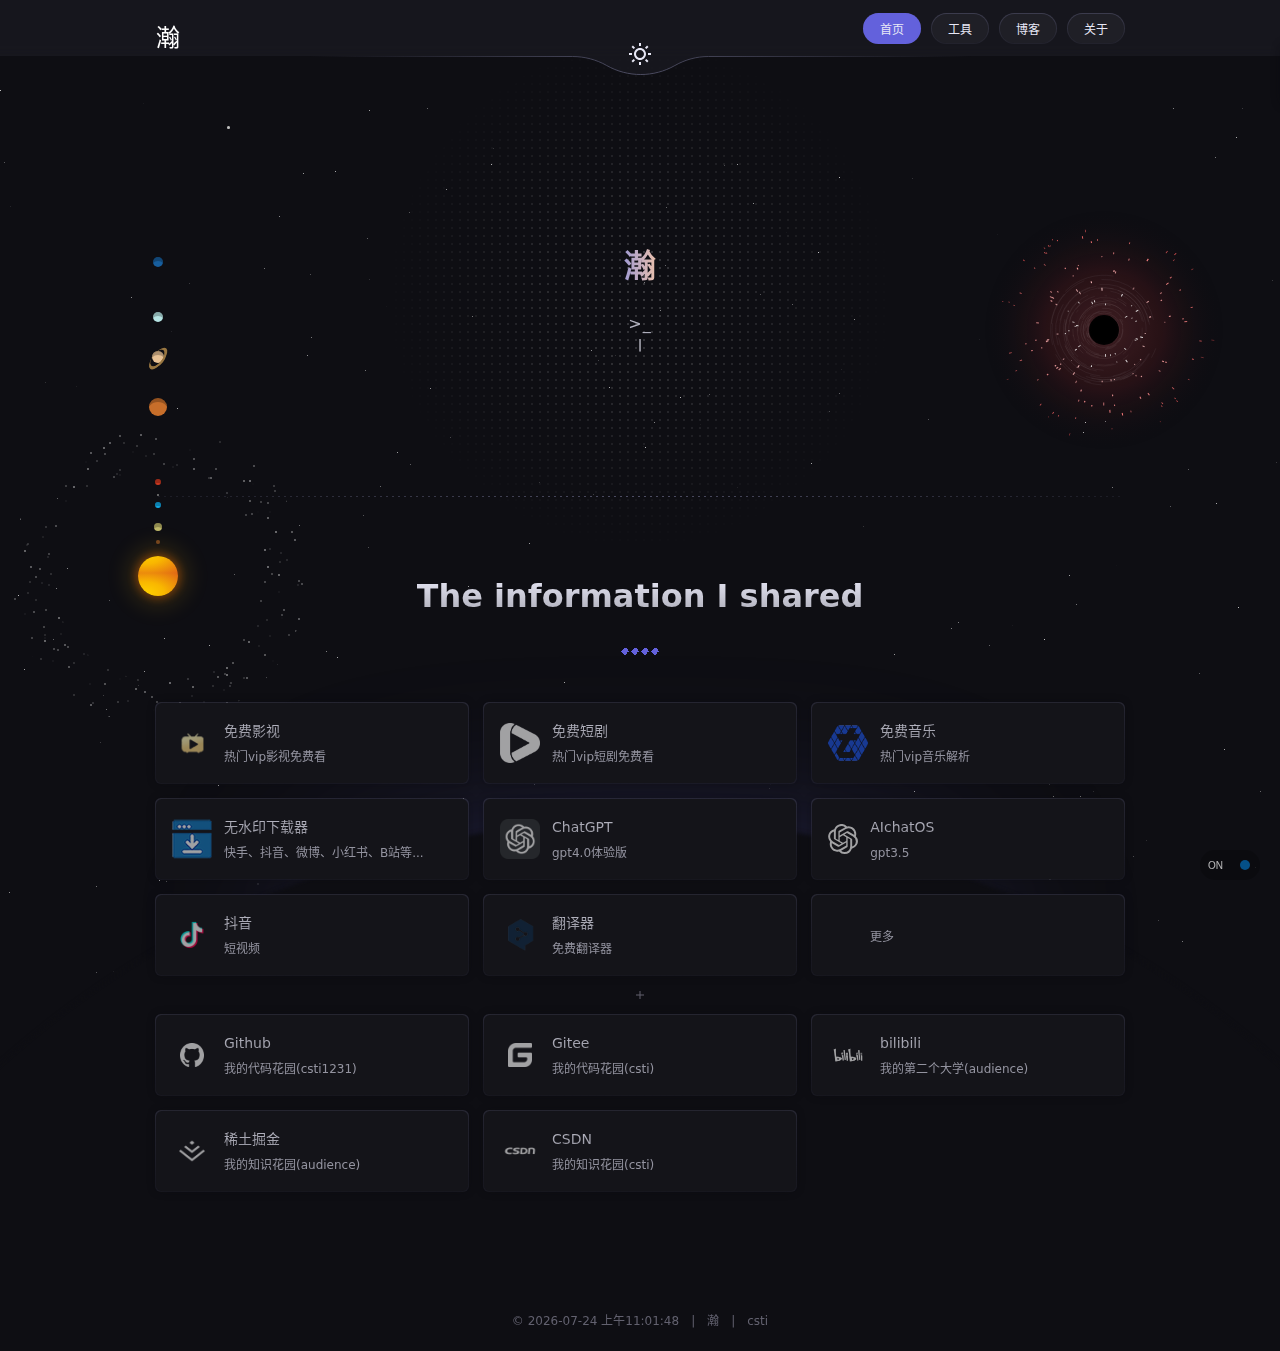
==== index.html @ fcd66c89 "fiy" ====
<!DOCTYPE html>
<html lang="zh-CN" style="color-scheme: dark;">

<head>
    <meta charset="UTF-8">
    <meta name="viewport" content="width=device-width, initial-scale=1.0">
    <title>瀚</title>
    <link rel="stylesheet" href="./css/style.min.css">

    <link href="./css/motion.css" rel="stylesheet" type="text/css" />
    <link rel="shortcut icon" href="./assets/public/favicon.gif" />
    <script src="./js/typed.umd.js"></script>
    <script src="./js/layer.js"></script>
    <script src="./js/jquery.min.js" type="text/javascript" charset="utf-8"></script>
    <script src="./js/quanju.js"></script>
</head>

<body>
    <canvas class="fireworks"></canvas>
    <div class="head">
        <div class="main">
            <a href="./index.html" class="logo" style="font-size: 24px;color: white;">瀚</a>
            <div class="menu">
                <li class="magical btn nav" onclick="window.location.href='./index.html'">首页</li>
                <li class="magical btn" onclick="window.location.href='./tools.html'">工具</li>
                <li class="magical btn" onclick="window.location.href='./blog.html'">博客</li>
                <li class="magical btn" onclick="window.location.href='./about.html'">关于</li>
            </div>
            <div class="menu" id="menu-expand">
                <li class="magical btn skin" id="menu-expand-child"><i class="icon menu-icon"></i></li>
            </div>
            <div id="menu-panel">
                <div class="menu-panel-content">
                    <li class="magical btn nav" onclick="window.location.href='./index.html'">首页</li>
                    <li class="magical btn" onclick="window.location.href='./tools.html'">工具</li>
                    <li class="magical btn" onclick="window.location.href='./blog.html'">博客</li>
                    <li class="magical btn" onclick="window.location.href='./about.html'">关于</li>
                </div>
            </div>
        </div>
        <blockquote><img src="./assets/public/skin_light.svg"></blockquote>
    </div>
    <!-- 太阳系 -->
    <div class="container">
        <div class='solar-syst'>
            <div class='sun'></div>
            <div class='mercury'></div>
            <div class='venus'></div>
            <div class='earth'></div>
            <div class='mars'></div>
            <div class='jupiter'></div>
            <div class='saturn'></div>
            <div class='uranus'></div>
            <div class='neptune'></div>
            <div class='pluto'></div>
            <div class='asteroids-belt'></div>
        </div>
    </div>


    <!-- 黑洞 -->
    <style>
        #black-hole {
            z-index: -1000;
            position: fixed;
            right: 2%;
            top: 20%;
            width: 300px;
            height: 300px;
            border-radius: 50%;
        }
    </style>
    <canvas id="black-hole"></canvas>
    <script src="./js/heidong.js"></script>

    <!-- 内容 -->
    <div class="index">
        <div class="hello">
            <div class="title">
                <a class="title-name" onclick="saomaguanzhu()">瀚</a>
            </div>
            <script>function saomaguanzhu() { window.open('https://mp.weixin.qq.com/s?__biz=MzkxMTQ4NTM0OA==&mid=2247483737&idx=1&sn=bac2554e806fe390c9adee2046756eba&chksm=c11a3192f66db8842ce03f57b57425f62085995cb4a9bf1d9a27cdda9580d3f282745c5015ef#rd', "_blank", "width=400, height=500") }</script>
            <div class="hello-desc" id="typed"></div>
        </div>
        <div class="content-divider"></div>
        <div class="quickly-link">
            <div class="title-hi">The information I shared</div>
            <div class="loader"></div>
            <div class="link-card">
                <div class="link-card-list" id="cardContainer">
                    <!-- 卡片将通过 JavaScript 动态渲染 -->
                </div>
                <svg xmlns="http://www.w3.org/2000/svg" width="8" height="8" viewBox="0 0 8 8" fill="none">
                    <path fill-rule="evenodd" clip-rule="evenodd" d="M3.5 8V0H4.5V8H3.5Z" fill="#62616F"></path>
                    <path fill-rule="evenodd" clip-rule="evenodd" d="M8 4.5H0V3.5H8V4.5Z" fill="#62616F"></path>
                </svg>
                <div class="link-card-list" id="socialContainer">
                    <!-- 社交媒体卡片将通过 JavaScript 动态渲染 -->
                </div>
            </div>
        </div>
    </div>
    <!-- 页脚 -->
    <div class="footer">
        <div class="copyright">
            <!-- 时间 -->
            <div class="time-container">
                &copy;
                <a href="#">
                    <span id="time-container-time"></span>
                </a>
            </div>
            <span class="divider">|</span>
            瀚
            <span class="divider">|</span>
            <div class="friends">
                <a href="" target="_blank">csti</a>
            </div>
        </div>
    </div>
    <script src="./js/time.js"></script>
    <div class="widget">
        <div class="shape-light"></div>
        <div class="shape-star">
            <div class="rising-stars rising-stars-visible">
                <div style="height:1px;width:1px"></div>
                <div style="height:2px;width:2px"></div>
                <div style="height:1px;width:1px"></div>
            </div>
        </div>
        <div class="shape-earth"></div>
    </div>

    <!-- 把所有脚本移到这里，body 标签结束前 -->
    <script src="./js/main.min.js"></script>
    <script src='./js/anime.js'></script>
    <script src='./js/firework.js'></script>
    <script src='./js/audio-visualizer.js'></script>
    <script>
        // 打字效果
        const options = {
            strings: [
                ">_< 欢迎来到我的秘密花园! ^1000",
                "建议你用电脑访问! ^1000",
                ">_< 欢迎来到我的秘密花园! ^1000",
                ">_< 欢迎来到我的秘密花园! ^1000",
                ">_<让我们一起探索吧! ^1000",
                "建议你用电脑访问! ^1000",
            ],
            typeSpeed: 50,
            backSpeed: 20,
            startDelay: 300,
            loop: true,
            showCursor: true,
        };
        const typed = new Typed('#typed', options);
    </script>
    <style>
        /* 修改音频开关激活状态的颜色 */
        .audio-switch.on {
            background-color: #6361DC !important;
        }
    </style>
    <script>
        // 卡片数据
        const cardData = [
            {
                href: "./vip/index.html",
                image: "./assets/index/vipmovie.png",
                title: "免费影视",
                desc: "热门vip影视免费看"
            },
            {
                href: "./duanju/index.html",
                image: "./assets/index/duanju.png",
                title: "免费短剧",
                desc: "热门vip短剧免费看"
            },
            {
                href: "https://tools.qzxdp.cn/wyy_vip",
                image: "./assets/index/vipmusic.png",
                title: "免费音乐",
                desc: "热门vip音乐解析"
            },
            {
                href: "https://www.xiazaitool.com/",
                image: "./assets/index/vipvideo.png",
                title: "无水印下载器",
                desc: "快手、抖音、微博、小红书、B站等..."
            },
            {
                href: "https://chatgpt.dairoot.cn/admin/#/login",
                image: "./assets/index/chatgpt.png",
                title: "ChatGPT",
                desc: "gpt4.0体验版"
            },
            {
                href: "https://chat18.aichatos10.com/#/chat/1732452844851",
                image: "./assets/index/AIchatOS.svg",
                title: "AIchatOS",
                desc: "gpt3.5"
            },
            {
                href: "https://www.douyin.com/user/self",
                image: "./assets/index/douyin.png",
                title: "抖音",
                desc: "短视频"
            },
            // {
            //     href: "https://www.kuaishou.com/profile/3x8pkb7d387se24",
            //     image: "./assets/index/kuaishou.png",
            //     title: "快手",
            //     desc: "短视频"
            // },
            {
                href: "https://www.deepl.com/zh/translator",
                image: "./assets/index/deepl.png",
                title: "翻译器",
                desc: "免费翻译器"
            },
            {
                href: "./tools.html",
                image: "./assets/index/gengduo.png",
                title: "",
                desc: "更多"
            }
        ];

        const socialData = [

            {
                href: "https://github.com/csti1231",
                image: "./assets/index/github.png",
                title: "Github",
                desc: "我的代码花园(csti1231)"
            },
            {
                href: "https://gitee.com/csti",
                image: "./assets/index/gitee.png",
                title: "Gitee",
                desc: "我的代码花园(csti)"
            },
            {
                href: "https://space.bilibili.com/1975219539?spm_id_from=333.1007.0.0",
                image: "./assets/index/bilibili.png",
                title: "bilibili",
                desc: "我的第二个大学(audience)"
            }
            ,
            {
                href: "https://juejin.cn/user/2769030832717932",
                image: "./assets/index/xitujuejin.png",
                title: "稀土掘金",
                desc: "我的知识花园(audience)"
            },
            {
                href: "https://i.csdn.net/#/user-center/profile?spm=1000.2115.3001.5111",
                image: "./assets/index/csdn.png",
                title: "CSDN",
                desc: "我的知识花园(csti)"
            }
        ];

        // 修改渲染卡片的函数
        function renderCards(data, containerId) {
            const container = document.getElementById(containerId);
            container.innerHTML = data.map(card => `
                <div class="magical link-card-item" onmouseover="playHoverSound()" onmouseout="stopHoverSound()">
                    <a href="${card.href}" target="_blank">
                        <img src="${card.image}" alt="">
                        <div class="info">
                            <div class="info-title">${card.title}</div>
                            <div class="info-desc">${card.desc}</div>
                        </div>
                        <div class="icon icon-arrow">
                            <svg xmlns="http://www.w3.org/2000/svg" width="14" height="14" viewBox="0 0 14 14" fill="none">
                                <path d="M10.55 7.58332H1.16663V6.41665H10.55L7.75415 3.62082L8.5791 2.79587L12.1645 6.3813C12.5062 6.72299 12.5062 7.27701 12.1645 7.61873L8.5791 11.2042L7.75415 10.3792L10.55 7.58332Z" fill="#B3B3C1"></path>
                            </svg>
                        </div>
                    </a>
                </div>
            `).join('');

            // 重新初始化音频效果
            initializeAudio();
        }

        // 添加音频相关函数
        let hoverSound = new Audio('./assets/audio/hover.wav');
        let isPlaying = false;

        function playHoverSound() {
            if (!isPlaying) {
                hoverSound.currentTime = 0;
                hoverSound.play();
                isPlaying = true;
            }
        }

        function stopHoverSound() {
            isPlaying = false;
        }

        // 初始化音频
        function initializeAudio() {
            // 预加载音频
            hoverSound.load();
            // 设置音量
            hoverSound.volume = 0.5;
        }

        // 页面加载完成后渲染卡片并初始化音频
        document.addEventListener('DOMContentLoaded', () => {
            renderCards(cardData, 'cardContainer');
            renderCards(socialData, 'socialContainer');
            initializeAudio();
        });
    </script>

    <!-- tilte -->
    <script>
        var OriginTitle = document.title;
        var titleTime;
        document.addEventListener('visibilitychange', function () {
            if (document.hidden) {
                document.title = 'w(ﾟДﾟ)w 等你呐！等你呐！';
                clearTimeout(titleTime);
            }
            else {
                document.title = '♪(^∇^*)欢迎回来 ~' + OriginTitle + '!';
                titleTime = setTimeout(function () {
                    document.title = OriginTitle;
                }, 2000);
            }
        });
    </script>

    <script>
        //屏蔽右键菜单 
        document.oncontextmenu = function (event) {
            if (window.event) {
                event = window.event;
            }

            try {
                var the = event.srcElement;
                if (!((the.tagName == "INPUT" && the.type.toLowerCase() == "text") || the.tagName == "TEXTAREA")) {
                    return false;
                }
                return true;
            } catch (e) {
                return false;
            }
        }

        //屏蔽粘贴 
        document.onpaste = function (event) {
            if (window.event) {
                event = window.event;
            }
            try {
                var the = event.srcElement;
                if (!((the.tagName == "INPUT" && the.type.toLowerCase() == "text") || the.tagName == "TEXTAREA")) {
                    return false;
                }
                return true;
            } catch (e) {
                return false;
            }
        }

        //屏蔽复制
        document.oncopy = function (event) {
            if (window.event) {
                event = window.event;
            }
            try {
                var the = event.srcElement;
                if (!((the.tagName == "INPUT" && the.type.toLowerCase() == "text") || the.tagName == "TEXTAREA")) {
                    return false;
                }
                return true;
            } catch (e) {
                return false;
            }
        }

        //屏蔽剪切
        document.oncut = function (event) {
            if (window.event) {
                event = window.event;
            }
            try {
                var the = event.srcElement;
                if (!((the.tagName == "INPUT" && the.type.toLowerCase() == "text") || the.tagName == "TEXTAREA")) {
                    return false;
                }
                return true;
            } catch (e) {
                return false;
            }
        }

        //屏蔽选中
        document.onselectstart = function (event) {
            if (window.event) {
                event = window.event;
            }
            try {
                var the = event.srcElement;
                if (!((the.tagName == "INPUT" && the.type.toLowerCase() == "text") || the.tagName == "TEXTAREA")) {
                    return false;
                }
                return true;
            } catch (e) {
                return false;
            }
        }
    </script>

</body>

</html>
---- css/style.min.css ----
html {
    user-select: none;
}

@media screen and (max-width: 768px) {
    .about-info {
        flex-direction: column
    }

    .list-00,
    .list-01 {
        grid-template-columns: 1fr 1fr !important
    }

    .about-bottom .experience .item {
        grid-template-columns: none !important;
        grid-template-rows: 1fr !important
    }

    .blog-left {
        display: none
    }

    .menu {
        display: none !important
    }

    #menu-expand {
        display: block !important
    }

    .hello::after {
        width: 320px !important;
        height: 320px !important
    }
}

@media screen and (min-width: 769px) {
    #menu-panel {
        left: 100vw !important
    }
}



* {
    border: 0;
    margin: 0;
    padding: 0;
    box-sizing: border-box;
    list-style: none;
    font-size: 12px;
    text-decoration: unset
}

body {
    background-color: #0E0E13;
    color: #E8E8F6;
    font-family: Roboto, system-ui, -apple-system, "Segoe UI", "Helvetica Neue", Arial, "Liberation Sans", sans-serif, "Apple Color Emoji", "Segoe UI Emoji", "Segoe UI Symbol", "Noto Color Emoji";
    -webkit-font-smoothing: antialiased;
    overflow-x: hidden
}

.fireworks {
    position: fixed;
    top: 0;
    left: 0;
    width: 100%;
    height: 100%;
    display: block;
    z-index: -999
}

.icon {
    font-size: 0
}

.icon.dark::before {
    content: url(../assets/public/skin_light.svg)
}

.icon.menu-icon::before {
    content: url(../assets/public/menu_icon.svg)
}

.magical {
    --circle-size: 600px;
    --inset: 1px;
    --border: 6px;
    position: relative;
    display: flex;
    align-items: center;
    justify-content: center;
    border-radius: var(--border);
    background-color: #0E0E13
}

.magical::before,
.magical::after {
    content: '';
    position: absolute;
    width: calc(100% + var(--inset)*2);
    height: calc(100% + var(--inset)*2);
    border-radius: var(--border);
    inset: calc(0 - var(--inset))
}

.magical::before {
    background: radial-gradient(var(--circle-size) circle at var(--mouse-x) var(--mouse-y), rgba(255, 255, 255, 0.3), transparent 40%);
    z-index: -1
}

.magical::after {
    background: linear-gradient(180deg, rgba(78, 78, 100, 0.48) 0%, rgba(78, 78, 100, 0.2) 100%);
    z-index: -2
}

.magical .show {
    width: 100%;
    height: 100%;
    position: absolute;
    border-radius: var(--border);
    opacity: 0;
    pointer-events: none;
    background: radial-gradient(var(--circle-size) circle at var(--mouse-x) var(--mouse-y), rgba(255, 255, 255, 0.01), transparent 40%)
}

.btn {
    --border: 9999px;
    background-image: radial-gradient(var(--circle-size) circle at var(--mouse-x) var(--mouse-y), rgba(255, 255, 255, 0.06), transparent 40%)
}

.btn::before {
    background: radial-gradient(var(--circle-size) circle at var(--mouse-x) var(--mouse-y), rgba(255, 255, 255, 0.4), transparent 40%)
}

.btn::after {
    background: linear-gradient(180deg, rgba(78, 78, 100, 0.68) 0%, rgba(78, 78, 100, 0.2) 100%)
}

.head {
    position: fixed;
    padding: 0 40px;
    width: 100%;
    --height: 56px;
    height: var(--height);
    display: flex;
    justify-content: center;
    align-items: center;
    --mw: 968px;
    background: rgba(25, 25, 32, 0.8);
    backdrop-filter: blur(4px);
    flex-direction: column;
    z-index: 100
}

.head .main {
    width: 100%;
    display: flex;
    justify-content: space-between;
    align-items: center;
    max-width: var(--mw)
}

.head .logo {
    height: 20px
}

.head #menu-expand {
    display: none
}

.head #menu-expand.active {
    pointer-events: none
}

.head #menu-expand.active+#menu-panel {
    left: 40px
}

.head #menu-expand>.menu-icon {
    transition: transform .5s
}

.head #menu-expand .active #menu-expand>.menu-icon {
    transform: rotate(45deg)
}

@keyframes goOut {
    0% {
        left: 40px
    }

    100% {
        left: 100vw
    }
}

.head .menu {
    display: flex;
    gap: 12px
}

.head .menu li {
    --circle-size: 100px;
    border-radius: 9999px;
    padding: 6px 16px;
    cursor: pointer;
    background-color: #1F1F26;
    transition: .3s background ease-in-out
}

.head .menu li.nav,
.head .menu li.nav::before {
    background-color: #6361DC
}

.head .menu .skin {
    width: 14px;
    padding: 6px 13px
}

.head #menu-panel {
    width: calc(100vw - 80px);
    position: absolute;
    top: 44px;
    left: 100vw;
    padding: 16px 24px;
    background: rgba(25, 25, 32, 0.96);
    backdrop-filter: blur(4px);
    border-radius: 6px;
    box-shadow: 0px 0px 8px 0px rgba(10, 10, 14, 0.4);
    z-index: 101
}

.head #menu-panel .menu-panel-content {
    display: flex;
    flex-direction: row;
    flex-wrap: wrap;
    justify-content: flex-end;
    gap: 16px
}

.head #menu-panel .menu-panel-content li {
    --circle-size: 100px;
    border-radius: 9999px;
    padding: 6px 16px;
    cursor: pointer;
    background-color: #1F1F26;
    transition: .3s background ease-in-out
}

.head #menu-panel .menu-panel-content li.nav,
.head #menu-panel .menu-panel-content li.nav::before {
    background-color: #6361DC
}

.head blockquote {
    position: absolute;
    inset: calc(20px + var(--height)) 0 0;
    font-size: 0;
    width: 100%;
    display: flex;
    align-items: flex-end;
    justify-content: center
}

.head blockquote::after {
    content: '';
    position: absolute;
    bottom: 0;
    left: 0;
    right: 0;
    height: 20px;
    background: url("../assets/public/head_bottom_line.svg") no-repeat center top;
    z-index: -1
}

.head blockquote img {
    margin-bottom: 10px;
    animation: rotate 6s linear infinite
}

@keyframes rotate {
    0% {
        transform: rotate(0deg)
    }

    100% {
        transform: rotate(360deg)
    }
}

.footer {
    padding: 60px 40px 20px 40px;
    font-size: 12px;
    line-height: 20px;
    color: #62616F
}

.footer .copyright {
    display: flex;
    justify-content: center;
    align-items: center;
    --mw: 968px;
    gap: 12px
}

.footer .copyright .main {
    width: 100%;
    display: flex;
    justify-content: space-between;
    align-items: center;
    max-width: var(--mw)
}

.footer .copyright a {
    transition: color .15s ease-in;
    color: #62616F
}

.footer .copyright a:hover {
    color: #6361DC
}

.footer .copyright .friends {
    display: flex;
    justify-content: center;
    align-items: center;
    --mw: 968px;
    gap: 8px
}

.footer .copyright .friends .main {
    width: 100%;
    display: flex;
    justify-content: space-between;
    align-items: center;
    max-width: var(--mw)
}

.widget {
    display: flex;
    justify-content: center;
    align-items: center;
    --mw: 968px
}

.widget .main {
    width: 100%;
    display: flex;
    justify-content: space-between;
    align-items: center;
    max-width: var(--mw)
}

.widget .shape-light {
    z-index: -99;
    position: fixed;
    bottom: -180px;
    width: 600px;
    height: 200px;
    border-radius: 9999px;
    background: rgba(99, 97, 220, 0.4);
    filter: blur(100px)
}

.widget .shape-star {
    position: fixed;
    z-index: -98;
    bottom: 0;
    height: 150px;
    width: var(--mw);
    -webkit-mask-image: linear-gradient(180deg, rgba(217, 217, 217, 0) 0%, rgba(217, 217, 217, 0.8) 25%, #d9d9d9 50%, rgba(217, 217, 217, 0.8) 75%, rgba(217, 217, 217, 0) 100%);
    mask-image: linear-gradient(180deg, rgba(217, 217, 217, 0) 0%, rgba(217, 217, 217, 0.8) 25%, #d9d9d9 50%, rgba(217, 217, 217, 0.8) 75%, rgba(217, 217, 217, 0) 100%);
    -webkit-mask-size: cover;
    mask-size: cover
}

@keyframes risingStarsAnination {
    0% {
        transform: translateZ(0) translateY(0)
    }

    to {
        transform: translateZ(0) translateY(-2000px)
    }
}

.widget .shape-star .rising-stars {
    opacity: .7;
    pointer-events: none
}

.widget .shape-star .rising-stars div {
    background: transparent;
    border-radius: 50%
}

.widget .shape-star .rising-stars div:nth-child(1) {
    animation-duration: 100s !important;
    box-shadow: 136px 13273px #fff, 347px 1735px #fff, 813px 1674px #fff, 1949px 440px #fff, 1440px 41px #fff, 437px 1122px #fff, 406px 430px #fff, 1014px 25px #fff, 1330px 1616px #fff, 1636px 1496px #fff, 1358px 800px #fff, 48px 857px #fff, 900px 1821px #fff, 906px 1975px #fff, 832px 163px #fff, 1911px 1480px #fff, 576px 523px #fff, 783px 1435px #fff, 738px 1712px #fff, 1822px 193px #fff, 1168px 1172px #fff, 480px 687px #fff, 798px 337px #fff, 1747px 824px #fff, 1296px 1690px #fff, 1277px 1786px #fff, 1941px 1271px #fff, 1925px 784px #fff, 400px 1302px #fff, 112px 882px #fff, 1008px 1624px #fff, 55px 1604px #fff, 1143px 1555px #fff, 1354px 1344px #fff, 1687px 601px #fff, 651px 617px #fff, 984px 1737px #fff, 505px 1689px #fff, 634px 1460px #fff, 770px 827px #fff, 315px 833px #fff, 192px 1677px #fff, 1324px 580px #fff, 1862px 1217px #fff, 157px 1255px #fff, 1265px 1949px #fff, 259px 482px #fff, 1925px 39px #fff, 1823px 1401px #fff, 172px 1227px #fff, 1120px 662px #fff, 621px 681px #fff, 959px 1389px #fff, 370px 367px #fff, 1629px 754px #fff, 117px 756px #fff, 415px 19px #fff, 1158px 1227px #fff, 36px 322px #fff, 315px 1172px #fff, 1156px 1010px #fff, 758px 828px #fff, 1576px 1585px #fff, 725px 1487px #fff, 1987px 1199px #fff, 832px 827px #fff, 1162px 92px #fff, 103px 1868px #fff, 588px 198px #fff, 695px 984px #fff, 1256px 1513px #fff, 29px 924px #fff, 1991px 1022px #fff, 317px 932px #fff, 114px 1610px #fff, 1073px 1420px #fff, 1161px 1045px #fff, 684px 312px #fff, 250px 419px #fff, 151px 76px #fff, 1228px 400px #fff, 1381px 202px #fff, 1210px 207px #fff, 951px 1633px #fff, 1585px 1768px #fff, 1187px 1462px #fff, 231px 1455px #fff, 1457px 1778px #fff, 1604px 75px #fff, 1952px 1575px #fff, 1870px 10px #fff, 1240px 1824px #fff, 591px 554px #fff, 1696px 112px #fff, 1618px 662px #fff, 860px 1971px #fff, 899px 1140px #fff, 1334px 285px #fff, 1051px 732px #fff, 267px 1737px #fff, 1363px 965px #fff, 1829px 1718px #fff, 1966px 1063px #fff, 979px 1908px #fff, 1654px 1085px #fff, 416px 1055px #fff, 1758px 576px #fff, 1604px 720px #fff, 840px 143px #fff, 852px 1385px #fff, 411px 1808px #fff, 992px 28px #fff, 1461px 122px #fff, 1110px 671px #fff, 221px 1734px #fff, 1886px 1139px #fff, 1963px 1765px #fff, 406px 456px #fff, 461px 1710px #fff, 524px 1305px #fff, 905px 1265px #fff, 731px 126px #fff, 1748px 186px #fff, 759px 1511px #fff, 1502px 1174px #fff, 163px 1326px #fff, 1236px 416px #fff, 963px 1543px #fff, 509px 373px #fff, 1965px 942px #fff, 1621px 1614px #fff, 211px 515px #fff, 1064px 990px #fff, 475px 715px #fff, 1977px 366px #fff, 1480px 1801px #fff, 693px 701px #fff, 944px 628px #fff, 1870px 1324px #fff, 1745px 442px #fff, 753px 1087px #fff, 1639px 620px #fff, 1838px 1570px #fff, 1945px 1028px #fff, 1692px 1037px #fff, 276px 440px #fff, 668px 1787px #fff, 440px 1541px #fff, 1493px 199px #fff, 1930px 1584px #fff, 1856px 700px #fff, 1161px 682px #fff, 1671px 664px #fff, 286px 1182px #fff, 1933px 1388px #fff, 743px 1367px #fff, 849px 1823px #fff, 136px 25px #fff, 568px 102px #fff, 659px 687px #fff, 27px 211px #fff, 1980px 602px #fff, 383px 176px #fff, 1124px 470px #fff, 1143px 100px #fff, 1744px 1751px #fff, 689px 614px #fff, 596px 1867px #fff, 710px 883px #fff, 637px 202px #fff, 1372px 962px #fff, 1595px 1650px #fff, 1491px 1428px #fff, 873px 235px #fff, 1127px 582px #fff, 700px 140px #fff, 1470px 1395px #fff, 1133px 1532px #fff, 1736px 1749px #fff, 1841px 228px #fff, 529px 1790px #fff, 1084px 1246px #fff, 1365px 230px #fff, 529px 304px #fff, 528px 1689px #fff, 1549px 1892px #fff, 975px 1315px #fff, 1924px 1909px #fff, 423px 115px #fff, 1198px 432px #fff, 1081px 956px #fff, 1890px 1360px #fff, 872px 535px #fff, 781px 630px #fff, 1010px 197px #fff, 651px 125px #fff, 1569px 1159px #fff, 233px 759px #fff, 372px 139px #fff, 742px 1233px #fff, 302px 1514px #fff, 1159px 879px #fff, 1536px 213px #fff, 1212px 49px #fff, 897px 1653px #fff, 1735px 765px #fff, 1086px 410px #fff, 609px 1933px #fff, 127px 172px #fff, 179px 1873px #fff, 584px 299px #fff, 861px 1050px #fff, 400px 234px #fff, 1401px 806px #fff, 1086px 47px #fff, 1735px 1844px #fff, 1874px 1698px #fff, 975px 720px #fff, 164px 845px #fff, 461px 66px #fff, 894px 1102px #fff, 151px 1968px #fff, 258px 1303px #fff, 366px 593px #fff, 390px 1023px #fff, 1296px 661px #fff, 308px 285px #fff, 554px 1926px #fff, 1409px 527px #fff, 1661px 316px #fff, 101px 439px #fff, 1051px 1323px #fff, 1144px 1541px #fff, 479px 16px #fff, 1172px 911px #fff, 1087px 1807px #fff, 1699px 628px #fff, 1859px 1056px #fff, 571px 1977px #fff, 137px 1578px #fff, 906px 847px #fff, 1071px 430px #fff, 212px 323px #fff, 353px 276px #fff, 680px 316px #fff, 1781px 1151px #fff, 137px 1426px #fff, 1270px 1679px #fff, 696px 220px #fff, 587px 184px #fff, 704px 795px #fff, 1646px 907px #fff, 1546px 11px #fff, 369px 1976px #fff, 1199px 815px #fff, 290px 913px #fff, 159px 1921px #fff, 955px 1406px #fff, 748px 1132px #fff, 1388px 1674px #fff, 1390px 1925px #fff, 961px 70px #fff, 1015px 927px #fff, 470px 64px #fff, 1125px 684px #fff, 615px 1839px #fff, 1318px 1437px #fff, 1338px 1130px #fff, 295px 1857px #fff, 1656px 1208px #fff, 1550px 1250px #fff, 595px 1523px #fff, 943px 1812px #fff, 976px 1048px #fff, 175px 1883px #fff, 641px 1066px #fff, 1115px 758px #fff, 1726px 1072px #fff, 1403px 1085px #fff, 1601px 935px #fff, 221px 877px #fff, 1318px 1484px #fff, 1382px 1995px #fff, 737px 1875px #fff, 772px 1635px #fff, 869px 1654px #fff, 1179px 18px #fff, 518px 695px #fff, 691px 1963px #fff, 1290px 1259px #fff, 121px 1616px #fff, 531px 1751px #fff, 538px 968px #fff, 1492px 1387px #fff, 848px 1586px #fff, 665px 1946px #fff, 307px 984px #fff, 593px 1790px #fff, 282px 981px #fff, 1383px 1886px #fff, 1220px 1353px #fff, 537px 1893px #fff, 1228px 1085px #fff, 1415px 532px #fff, 660px 982px #fff, 308px 1837px #fff, 1644px 694px #fff, 1137px 296px #fff, 1010px 450px #fff, 1405px 1366px #fff, 1823px 1910px #fff, 623px 1983px #fff, 585px 716px #fff, 1521px 888px #fff, 334px 1235px #fff, 989px 1957px #fff, 1055px 1917px #fff, 1012px 1921px #fff, 502px 793px #fff, 362px 394px #fff, 437px 1451px #fff, 49px 1224px #fff, 1883px 326px #fff, 235px 1679px #fff, 355px 1148px #fff, 204px 907px #fff, 1405px 851px #fff, 404px 986px #fff, 126px 239px #fff, 1311px 1960px #fff, 1178px 804px #fff, 692px 1467px #fff, 523px 1043px #fff, 259px 1128px #fff, 940px 229px #fff, 733px 590px #fff, 845px 1397px #fff, 64px 383px #fff, 220px 1136px #fff, 307px 48px #fff, 1996px 1239px #fff, 495px 322px #fff, 1245px 1786px #fff, 392px 26px #fff, 1053px 835px #fff, 68px 296px #fff, 1165px 63px #fff, 1992px 584px #fff, 1947px 881px #fff, 1012px 205px #fff, 419px 1901px #fff, 91px 667px #fff, 558px 1692px #fff, 129px 252px #fff, 369px 428px #fff, 241px 1865px #fff, 289px 1345px #fff, 1591px 1655px #fff, 29px 585px #fff, 489px 885px #fff, 342px 307px #fff, 589px 658px #fff, 1069px 348px #fff, 355px 690px #fff, 1141px 483px #fff, 299px 1211px #fff, 217px 1040px #fff, 266px 524px #fff, 1151px 304px #fff, 777px 1096px #fff, 1166px 1726px #fff, 1332px 819px #fff, 986px 1727px #fff, 87px 1949px #fff, 1962px 83px #fff, 133px 708px #fff, 1603px 504px #fff, 487px 1316px #fff, 216px 863px #fff, 877px 162px #fff, 1234px 1181px #fff, 1102px 1118px #fff, 509px 475px #fff, 621px 935px #fff, 658px 589px #fff, 665px 1606px #fff, 878px 1542px #fff, 864px 882px #fff, 1070px 1310px #fff, 1983px 1146px #fff, 1673px 1885px #fff, 1008px 351px #fff, 1896px 494px #fff, 1523px 1071px #fff, 1424px 773px #fff, 1077px 571px #fff, 281px 602px #fff, 19px 1135px #fff, 852px 1826px #fff, 1114px 1291px #fff, 956px 257px #fff, 1956px 1188px #fff, 1779px 284px #fff, 204px 613px #fff, 1892px 1213px #fff, 1787px 1914px #fff, 1732px 695px #fff, 1497px 375px #fff, 1266px 1719px #fff, 1668px 1242px #fff, 931px 147px #fff, 399px 1359px #fff, 1626px 518px #fff, 840px 1495px #fff, 145px 926px #fff, 924px 46px #fff, 1907px 1649px #fff, 953px 1435px #fff, 1530px 373px #fff, 320px 1346px #fff, 1007px 581px #fff, 897px 46px #fff, 926px 1693px #fff, 1187px 370px #fff, 69px 939px #fff, 64px 1548px #fff, 66px 491px #fff, 1871px 676px #fff, 1240px 722px #fff, 1223px 216px #fff, 1743px 1566px #fff, 1901px 1944px #fff, 918px 583px #fff, 285px 601px #fff, 1303px 263px #fff, 1156px 1288px #fff, 1897px 61px #fff, 463px 1533px #fff, 98px 1153px #fff, 1430px 1811px #fff, 304px 651px #fff, 722px 260px #fff, 219px 1577px #fff, 157px 112px #fff, 1146px 1534px #fff, 972px 230px #fff, 529px 962px #fff, 91px 947px #fff, 410px 1245px #fff, 1556px 586px #fff, 591px 1038px #fff, 1571px 892px #fff, 236px 1129px #fff, 976px 1915px #fff, 903px 590px #fff, 939px 521px #fff, 697px 859px #fff, 1192px 71px #fff, 614px 366px #fff, 1197px 1094px #fff, 1433px 839px #fff, 1689px 1700px #fff, 1023px 1084px #fff, 176px 1110px #fff, 12px 830px #fff, 1880px 1619px #fff, 1914px 994px #fff, 218px 987px #fff, 1585px 517px #fff, 1837px 502px #fff, 1878px 1043px #fff, 30px 837px #fff, 1582px 1999px #fff, 1698px 940px #fff, 613px 266px #fff, 1628px 29px #fff, 1113px 180px #fff, 239px 269px #fff, 1903px 449px #fff, 1788px 1095px #fff, 51px 1761px #fff, 421px 1073px #fff, 353px 292px #fff, 1612px 749px #fff, 986px 601px #fff, 450px 343px #fff, 1386px 1341px #fff, 204px 848px #fff, 1527px 110px #fff, 379px 1993px #fff, 820px 1197px #fff, 279px 1804px #fff, 160px 1801px #fff, 1475px 1135px #fff, 1374px 1626px #fff, 873px 1542px #fff, 1637px 1435px #fff, 470px 1761px #fff, 628px 919px #fff, 628px 574px #fff
}

.widget .shape-star .rising-stars div:nth-child(2) {
    animation-duration: 150s !important;
    box-shadow: 1046px 2770px #fff, 584px 202px #fff, 195px 1038px #fff, 84px 741px #fff, 466px 961px #fff, 192px 609px #fff, 704px 571px #fff, 1498px 1059px #fff, 21px 1214px #fff, 643px 408px #fff, 848px 514px #fff, 420px 1928px #fff, 866px 698px #fff, 1071px 119px #fff, 1284px 570px #fff, 907px 89px #fff, 1990px 137px #fff, 768px 1886px #fff, 1602px 623px #fff, 223px 255px #fff, 1224px 1955px #fff, 1216px 1001px #fff, 817px 1781px #fff, 1586px 684px #fff, 221px 71px #fff, 1885px 1713px #fff, 1441px 15px #fff, 1946px 1649px #fff, 437px 1773px #fff, 1831px 657px #fff, 1230px 220px #fff, 906px 1681px #fff, 906px 184px #fff, 1689px 859px #fff, 1655px 564px #fff, 1900px 1354px #fff, 378px 1964px #fff, 985px 1685px #fff, 1357px 999px #fff, 1518px 1502px #fff, 1068px 338px #fff, 920px 1753px #fff, 1589px 1108px #fff, 1212px 1920px #fff, 199px 596px #fff, 172px 67px #fff, 1104px 797px #fff, 682px 571px #fff, 228px 1285px #fff, 401px 751px #fff, 558px 1703px #fff, 1382px 736px #fff, 463px 1746px #fff, 579px 1384px #fff, 208px 1771px #fff, 290px 881px #fff, 408px 1189px #fff, 1024px 768px #fff, 247px 282px #fff, 1254px 1274px #fff, 592px 1785px #fff, 460px 914px #fff, 275px 429px #fff, 991px 93px #fff, 1961px 429px #fff, 998px 1797px #fff, 1363px 1258px #fff, 1387px 611px #fff, 1850px 482px #fff, 401px 482px #fff, 899px 966px #fff, 1424px 1844px #fff, 1555px 1899px #fff, 625px 506px #fff, 41px 219px #fff, 958px 1518px #fff, 1894px 717px #fff, 1207px 807px #fff, 183px 614px #fff, 1146px 467px #fff, 349px 1521px #fff, 587px 1330px #fff, 940px 1640px #fff, 1167px 1990px #fff, 1728px 1870px #fff, 88px 336px #fff, 1326px 944px #fff, 1103px 117px #fff, 1531px 1508px #fff, 588px 1497px #fff, 1193px 1036px #fff, 475px 345px #fff, 775px 731px #fff, 1189px 411px #fff, 1657px 108px #fff, 828px 1788px #fff, 622px 357px #fff, 1441px 1292px #fff, 1332px 361px #fff, 979px 376px #fff, 504px 412px #fff, 1470px 290px #fff, 1422px 1637px #fff, 911px 1694px #fff, 1304px 1729px #fff, 1378px 890px #fff, 181px 1238px #fff, 166px 1011px #fff, 570px 823px #fff, 1842px 771px #fff, 1495px 189px #fff, 324px 1077px #fff, 850px 883px #fff, 1718px 1273px #fff, 1559px 215px #fff, 425px 254px #fff, 114px 1855px #fff, 1425px 253px #fff, 1327px 477px #fff, 1644px 234px #fff, 851px 1060px #fff, 384px 1151px #fff, 78px 433px #fff, 269px 847px #fff, 11px 1426px #fff, 1583px 31px #fff, 1067px 48px #fff, 1532px 544px #fff, 1418px 923px #fff, 1609px 1733px #fff, 96px 1597px #fff, 1818px 421px #fff, 1059px 181px #fff, 156px 1830px #fff, 1565px 11px #fff, 989px 287px #fff, 827px 459px #fff, 1730px 1155px #fff, 688px 939px #fff, 694px 6px #fff, 360px 1041px #fff, 1230px 1560px #fff, 1228px 1637px #fff, 207px 460px #fff, 1869px 627px #fff, 69px 872px #fff, 438px 154px #fff, 217px 721px #fff, 141px 678px #fff, 606px 1622px #fff, 1836px 1505px #fff, 568px 1817px #fff, 1692px 901px #fff, 1726px 1257px #fff, 272px 77px #fff, 1327px 405px #fff, 833px 628px #fff, 974px 782px #fff, 828px 1085px #fff, 1516px 57px #fff, 1432px 279px #fff, 1308px 608px #fff, 419px 1365px #fff, 989px 1354px #fff, 343px 557px #fff, 1787px 1617px #fff, 609px 281px #fff, 397px 635px #fff, 330px 1483px #fff, 1039px 1891px #fff, 623px 390px #fff, 849px 1113px #fff, 774px 1584px #fff, 339px 1374px #fff, 910px 294px #fff, 348px 1997px #fff, 961px 1571px #fff, 108px 1103px #fff, 761px 1908px #fff, 1612px 1543px #fff, 1978px 1013px #fff, 1420px 170px #fff, 250px 157px #fff, 760px 804px #fff, 503px 1240px #fff, 913px 1425px #fff, 694px 541px #fff, 999px 1757px #fff, 1792px 865px #fff, 521px 1962px #fff, 892px 1943px #fff, 1266px 744px #fff, 1315px 121px #fff, 957px 1880px #fff, 1387px 334px #fff, 101px 132px #fff, 760px 1557px #fff, 1100px 112px #fff, 879px 173px #fff, 1712px 1707px #fff, 888px 28px #fff, 33px 1189px #fff, 1316px 1591px #fff, 254px 1751px #fff, 494px 1485px #fff, 1654px 782px #fff, 1983px 693px #fff, 754px 1919px #fff, 1116px 85px #fff, 1417px 634px #fff, 343px 657px #fff, 481px 1867px #fff, 805px 1831px #fff, 213px 1734px #fff, 1305px 225px #fff, 1158px 1852px #fff, 1335px 1897px #fff, 995px 514px #fff, 1297px 1704px #fff, 732px 25px #fff, 1190px 1980px #fff, 515px 1537px #fff, 1675px 639px #fff, 1693px 1862px #fff, 417px 1885px #fff, 1303px 1332px #fff, 1422px 259px #fff, 1176px 1403px #fff, 1477px 980px #fff, 1960px 461px #fff, 99px 980px #fff, 1139px 418px #fff, 1357px 487px #fff, 1009px 1329px #fff, 293px 355px #fff, 301px 464px #fff, 222px 138px #fff, 307px 265px #fff, 989px 856px #fff, 182px 1885px #fff, 1064px 1909px #fff, 885px 155px #fff, 403px 166px #fff, 1540px 1180px #fff, 310px 1519px #fff, 777px 496px #fff, 664px 1389px #fff, 1950px 758px #fff, 63px 1412px #fff, 1247px 1151px #fff, 365px 60px #fff, 1793px 502px #fff, 533px 320px #fff, 927px 766px #fff, 206px 340px #fff, 1261px 292px #fff, 1908px 1564px #fff, 99px 50px #fff, 1693px 1858px #fff, 641px 1034px #fff, 1063px 453px #fff, 1973px 163px #fff, 712px 600px #fff, 264px 1682px #fff, 1686px 289px #fff, 1305px 745px #fff, 30px 349px #fff, 649px 1772px #fff, 1032px 141px #fff, 204px 1345px #fff, 46px 289px #fff, 173px 466px #fff, 1369px 1116px #fff, 528px 196px #fff, 1355px 1117px #fff, 1344px 1192px #fff, 220px 304px #fff, 1816px 1984px #fff, 1903px 683px #fff, 389px 934px #fff, 79px 1352px #fff, 1317px 1295px #fff, 1169px 1389px #fff, 1061px 914px #fff, 1777px 1736px #fff, 1859px 286px #fff, 1479px 569px #fff, 930px 1613px #fff, 1892px 682px #fff, 867px 1193px #fff, 40px 1606px #fff, 624px 1860px #fff, 1829px 1897px #fff, 1891px 1944px #fff, 1633px 1642px #fff, 71px 627px #fff, 1334px 1548px #fff, 1461px 1437px #fff, 220px 547px #fff, 334px 907px #fff, 1512px 34px #fff, 789px 64px #fff, 190px 1169px #fff, 358px 22px #fff, 438px 115px #fff, 1576px 248px #fff, 117px 836px #fff, 957px 1773px #fff, 213px 1553px #fff, 1211px 1094px #fff, 1768px 1569px #fff, 541px 725px #fff, 1027px 1196px #fff, 996px 677px #fff, 1406px 1504px #fff, 707px 1457px #fff, 1704px 445px #fff, 1403px 1557px #fff, 1743px 223px #fff, 1866px 1923px #fff, 1137px 762px #fff, 1566px 1760px #fff, 1289px 1717px #fff, 1397px 634px #fff, 1286px 516px #fff, 1179px 1503px #fff, 1143px 1306px #fff, 489px 1107px #fff, 1663px 145px #fff, 1553px 1813px #fff, 1611px 1558px #fff, 969px 946px #fff, 243px 25px #fff, 518px 117px #fff, 1510px 12px #fff, 1461px 1296px #fff, 453px 697px #fff, 726px 1082px #fff, 1727px 410px #fff, 1242px 1258px #fff, 1847px 1331px #fff, 1746px 1023px #fff, 972px 1887px #fff, 704px 453px #fff, 424px 993px #fff, 1437px 797px #fff, 1947px 235px #fff, 916px 1060px #fff, 1034px 1354px #fff, 723px 1738px #fff, 447px 1609px #fff, 167px 780px #fff, 462px 1224px #fff, 704px 1676px #fff, 1880px 495px #fff, 665px 1497px #fff, 773px 1221px #fff, 471px 771px #fff, 549px 221px #fff, 846px 242px #fff, 638px 300px #fff, 75px 492px #fff, 856px 1803px #fff, 1605px 1288px #fff, 740px 11px #fff, 1009px 1229px #fff, 650px 1734px #fff, 565px 1651px #fff, 1314px 949px #fff, 852px 1135px #fff, 1742px 360px #fff, 512px 487px #fff, 965px 1638px #fff, 619px 1818px #fff, 982px 838px #fff, 36px 1269px #fff, 14px 542px #fff, 1913px 1614px #fff, 1231px 1455px #fff, 950px 1539px #fff, 1599px 124px #fff, 854px 661px #fff, 45px 810px #fff, 1098px 425px #fff, 1088px 579px #fff, 100px 673px #fff, 1729px 1110px #fff, 35px 507px #fff, 435px 708px #fff, 893px 127px #fff, 953px 1523px #fff, 1067px 1352px #fff, 1806px 376px #fff, 738px 1173px #fff, 676px 1910px #fff, 405px 805px #fff, 1289px 1838px #fff, 1794px 677px #fff, 1727px 1763px #fff, 729px 181px #fff, 417px 1509px #fff, 402px 867px #fff, 1047px 1577px #fff, 1748px 619px #fff, 815px 156px #fff, 1668px 13px #fff, 285px 1014px #fff, 499px 1355px #fff, 384px 819px #fff, 364px 1484px #fff, 968px 534px #fff, 1935px 1915px #fff, 662px 870px #fff, 1837px 1960px #fff, 1063px 1369px #fff, 388px 271px #fff, 1406px 1113px #fff, 1909px 897px #fff, 506px 101px #fff, 680px 1579px #fff, 1908px 1476px #fff, 1065px 1308px #fff, 892px 1806px #fff, 1303px 1738px #fff, 1112px 935px #fff, 1112px 354px #fff, 799px 1222px #fff, 1131px 1922px #fff, 341px 1281px #fff, 744px 298px #fff, 1519px 698px #fff, 934px 1143px #fff, 989px 584px #fff, 1250px 161px #fff, 49px 1336px #fff, 1154px 1944px #fff, 260px 1720px #fff, 243px 963px #fff, 1336px 834px #fff, 1373px 578px #fff, 1624px 146px #fff, 493px 141px #fff, 991px 1986px #fff, 715px 465px #fff, 1380px 373px #fff, 1134px 284px #fff, 1469px 1534px #fff, 1074px 1672px #fff, 836px 1225px #fff, 1115px 1213px #fff, 500px 509px #fff, 350px 817px #fff, 1352px 1204px #fff, 530px 786px #fff, 53px 906px #fff, 414px 601px #fff, 977px 552px #fff, 447px 196px #fff, 67px 548px #fff, 837px 399px #fff, 1786px 792px #fff, 1681px 1843px #fff, 1695px 847px #fff, 726px 768px #fff, 667px 1145px #fff, 382px 395px #fff, 502px 1182px #fff, 1930px 100px #fff, 492px 1356px #fff, 221px 977px #fff, 998px 848px #fff, 482px 531px #fff, 497px 239px #fff, 1795px 681px #fff, 1721px 1218px #fff, 521px 349px #fff, 1573px 1747px #fff, 294px 1103px #fff, 39px 235px #fff, 1502px 1754px #fff, 1918px 1587px #fff, 1448px 604px #fff, 583px 62px #fff, 790px 1923px #fff, 510px 344px #fff, 165px 1091px #fff, 1474px 1639px #fff, 1577px 1452px #fff, 1017px 99px #fff, 1547px 679px #fff, 852px 1216px #fff, 83px 1818px #fff, 1240px 1423px #fff, 1122px 1475px #fff, 418px 230px #fff, 1989px 1326px #fff, 1828px 1633px #fff, 1412px 373px #fff, 685px 1113px #fff, 1909px 1468px #fff;
    opacity: .5
}

.widget .shape-star .rising-stars div:nth-child(3) {
    animation-duration: 200s !important;
    box-shadow: 1858px 10327px #fff, 1161px 1700px #fff, 271px 1050px #fff, 1378px 1738px #fff, 1479px 1467px #fff, 1866px 1558px #fff, 802px 12px #fff, 1322px 341px #fff, 1593px 1458px #fff, 1500px 710px #fff, 1933px 1717px #fff, 487px 1255px #fff, 1547px 240px #fff, 1460px 931px #fff, 1725px 1308px #fff, 69px 335px #fff, 802px 1969px #fff, 1621px 1871px #fff, 1553px 113px #fff, 1166px 124px #fff, 1987px 79px #fff, 180px 1271px #fff, 466px 765px #fff, 129px 1528px #fff, 73px 117px #fff, 1836px 1944px #fff, 335px 125px #fff, 145px 364px #fff, 1864px 1974px #fff, 525px 559px #fff, 865px 876px #fff, 1097px 828px #fff, 1544px 1001px #fff, 1362px 411px #fff, 1218px 312px #fff, 185px 1270px #fff, 1273px 493px #fff, 1241px 1593px #fff, 1410px 1164px #fff, 398px 1009px #fff, 1700px 570px #fff, 1985px 937px #fff, 706px 958px #fff, 651px 1650px #fff, 765px 1675px #fff, 1557px 316px #fff, 779px 1365px #fff, 1150px 581px #fff, 251px 1600px #fff, 1244px 906px #fff, 912px 1051px #fff, 733px 1393px #fff, 1081px 847px #fff, 592px 420px #fff, 1820px 736px #fff, 912px 807px #fff, 1925px 711px #fff, 1862px 1277px #fff, 985px 1024px #fff, 162px 1318px #fff, 1714px 559px #fff, 1588px 1205px #fff, 763px 955px #fff, 1760px 1228px #fff, 756px 1980px #fff, 1119px 382px #fff, 1887px 1961px #fff, 1869px 798px #fff, 1105px 800px #fff, 1110px 1166px #fff, 1669px 1354px #fff, 1014px 128px #fff, 290px 692px #fff, 1666px 102px #fff, 249px 559px #fff, 1874px 1811px #fff, 1998px 1676px #fff, 1728px 1882px #fff, 1730px 736px #fff, 890px 426px #fff, 1388px 1047px #fff, 701px 374px #fff, 1542px 1736px #fff, 781px 163px #fff, 791px 809px #fff, 1649px 438px #fff, 1094px 1475px #fff, 241px 382px #fff, 1632px 1472px #fff, 62px 1676px #fff, 1154px 909px #fff, 501px 1121px #fff, 886px 526px #fff, 1587px 1752px #fff, 1247px 131px #fff, 1800px 242px #fff, 590px 1059px #fff, 837px 1819px #fff, 281px 1355px #fff, 161px 1898px #fff, 1465px 371px #fff, 1578px 823px #fff, 877px 1360px #fff, 276px 1713px #fff, 296px 522px #fff, 804px 173px #fff, 1793px 617px #fff, 1622px 1824px #fff, 237px 1068px #fff, 1933px 545px #fff, 1543px 1870px #fff, 884px 578px #fff, 125px 250px #fff, 986px 882px #fff, 1400px 1211px #fff, 570px 1508px #fff, 1449px 115px #fff, 726px 914px #fff, 1499px 1532px #fff, 1308px 968px #fff, 1876px 630px #fff, 843px 606px #fff, 144px 1085px #fff, 878px 1315px #fff, 1779px 1571px #fff, 1145px 1510px #fff, 1368px 1857px #fff, 852px 627px #fff, 1680px 641px #fff, 1652px 1798px #fff, 1303px 1056px #fff, 1391px 45px #fff, 365px 972px #fff, 1031px 1860px #fff, 1806px 1213px #fff, 1249px 233px #fff, 1126px 1513px #fff, 1921px 1055px #fff, 1490px 1176px #fff, 641px 1781px #fff, 1640px 854px #fff, 542px 1083px #fff, 106px 679px #fff, 1423px 857px #fff, 1254px 781px #fff, 1775px 950px #fff, 681px 239px #fff, 756px 478px #fff, 1199px 973px #fff, 346px 1704px #fff, 421px 911px #fff, 339px 1168px #fff, 586px 1762px #fff, 801px 274px #fff, 1901px 1693px #fff, 914px 1706px #fff, 976px 1023px #fff, 787px 802px #fff, 1057px 1614px #fff, 438px 173px #fff, 56px 1526px #fff, 258px 1960px #fff, 1756px 4px #fff, 434px 1702px #fff, 1590px 1362px #fff, 607px 1053px #fff, 1510px 1225px #fff, 683px 262px #fff, 184px 1205px #fff, 1579px 891px #fff, 131px 1755px #fff, 1929px 761px #fff, 1867px 1152px #fff, 1875px 280px #fff, 271px 1683px #fff, 671px 1224px #fff, 1836px 1011px #fff, 1323px 1211px #fff, 1149px 1503px #fff, 57px 1496px #fff, 149px 647px #fff, 1927px 142px #fff, 381px 1755px #fff, 265px 1660px #fff, 322px 1161px #fff, 946px 304px #fff, 1616px 1035px #fff, 1283px 1371px #fff, 1232px 1532px #fff, 1869px 387px #fff, 1101px 1882px #fff, 1428px 1762px #fff, 1666px 620px #fff, 444px 739px #fff, 1525px 1091px #fff, 1372px 1186px #fff, 1733px 898px #fff, 1076px 72px #fff, 538px 1382px #fff, 424px 1995px #fff, 571px 526px #fff, 412px 521px #fff, 1372px 564px #fff, 1358px 1203px #fff, 1427px 689px #fff, 1599px 1873px #fff, 589px 384px #fff, 855px 739px #fff, 1431px 1233px #fff, 983px 1877px #fff, 1174px 1911px #fff, 1194px 337px #fff, 206px 865px #fff, 621px 423px #fff, 934px 1528px #fff, 853px 1336px #fff, 722px 1341px #fff, 1806px 1361px #fff, 1077px 281px #fff, 1298px 79px #fff, 258px 389px #fff, 666px 560px #fff, 1898px 1083px #fff, 869px 1141px #fff, 345px 1500px #fff, 1025px 1327px #fff, 1953px 302px #fff, 1709px 773px #fff, 1565px 467px #fff, 1937px 55px #fff, 435px 510px #fff, 833px 271px #fff, 711px 1105px #fff, 121px 1869px #fff, 1934px 948px #fff, 175px 387px #fff, 899px 1971px #fff, 1784px 1443px #fff, 1080px 1296px #fff, 1733px 1938px #fff, 677px 949px #fff, 998px 1514px #fff, 455px 1734px #fff, 318px 574px #fff, 140px 84px #fff, 1555px 1854px #fff, 1244px 471px #fff, 874px 1216px #fff, 1590px 358px #fff, 1251px 1027px #fff, 855px 1210px #fff, 540px 1026px #fff, 1035px 1680px #fff, 814px 1264px #fff, 1852px 974px #fff, 757px 1443px #fff, 836px 22px #fff, 1477px 1364px #fff, 92px 1002px #fff, 114px 1147px #fff, 748px 1621px #fff, 1293px 1083px #fff, 1222px 40px #fff, 1870px 210px #fff, 943px 1762px #fff, 340px 785px #fff, 916px 1916px #fff, 1993px 1791px #fff, 1811px 556px #fff, 1839px 1073px #fff, 1193px 331px #fff, 613px 35px #fff, 1858px 1384px #fff, 1730px 1678px #fff, 1379px 787px #fff, 1312px 73px #fff, 231px 1475px #fff, 903px 939px #fff, 1037px 801px #fff, 853px 631px #fff, 1256px 861px #fff, 1329px 685px #fff, 1078px 115px #fff, 229px 876px #fff, 667px 1493px #fff, 418px 674px #fff, 558px 1881px #fff, 1745px 633px #fff, 1677px 676px #fff, 1407px 616px #fff, 1874px 67px #fff, 276px 1509px #fff, 1757px 543px #fff, 280px 249px #fff, 1738px 609px #fff, 1908px 23px #fff, 1677px 580px #fff, 32px 1763px #fff, 32px 447px #fff, 1702px 1504px #fff, 1190px 1477px #fff, 215px 82px #fff, 327px 407px #fff, 1559px 1114px #fff, 933px 668px #fff, 451px 621px #fff, 1929px 846px #fff, 32px 774px #fff, 1956px 1642px #fff, 1475px 1964px #fff, 676px 1033px #fff, 1810px 1514px #fff, 1518px 1712px #fff, 1436px 1851px #fff, 523px 1439px #fff, 374px 1219px #fff, 609px 1850px #fff, 1515px 1935px #fff, 54px 775px #fff, 1775px 1760px #fff, 638px 1563px #fff, 319px 560px #fff, 1624px 180px #fff, 156px 879px #fff, 997px 296px #fff, 1015px 1008px #fff, 1003px 1273px #fff, 1916px 585px #fff, 729px 692px #fff, 576px 742px #fff, 346px 1712px #fff, 1632px 1017px #fff, 1820px 1786px #fff, 529px 1067px #fff, 1641px 1899px #fff, 1034px 1776px #fff, 936px 1016px #fff, 1372px 1163px #fff, 1877px 117px #fff, 1400px 1800px #fff, 855px 1426px #fff, 1333px 1970px #fff, 686px 628px #fff, 1594px 1839px #fff, 1025px 475px #fff, 103px 738px #fff, 1984px 632px #fff, 1471px 1777px #fff, 761px 1601px #fff, 1892px 277px #fff, 1134px 1234px #fff, 1811px 198px #fff, 87px 704px #fff, 1651px 1976px #fff, 52px 1767px #fff, 704px 1337px #fff, 802px 191px #fff, 1558px 1521px #fff, 561px 1204px #fff, 693px 921px #fff, 97px 1563px #fff, 855px 1409px #fff, 458px 250px #fff, 144px 1721px #fff, 1783px 863px #fff, 1595px 691px #fff, 345px 308px #fff, 1528px 1854px #fff, 989px 130px #fff, 1325px 1593px #fff, 206px 749px #fff, 836px 1724px #fff, 1278px 208px #fff, 232px 829px #fff, 199px 638px #fff, 1519px 215px #fff, 14px 69px #fff, 1677px 1092px #fff, 1894px 579px #fff, 958px 408px #fff, 105px 377px #fff, 896px 1369px #fff, 1793px 864px #fff, 279px 987px #fff, 1431px 636px #fff, 1255px 1430px #fff, 1169px 79px #fff, 920px 227px #fff, 1211px 721px #fff, 535px 552px #fff, 51px 332px #fff, 933px 146px #fff, 377px 1335px #fff, 249px 63px #fff, 1535px 535px #fff, 457px 616px #fff, 1722px 813px #fff, 998px 1478px #fff, 308px 1395px #fff, 1860px 1153px #fff, 146px 1334px #fff, 1200px 1599px #fff, 1758px 861px #fff, 1676px 1494px #fff, 344px 1423px #fff, 1281px 1775px #fff, 1617px 942px #fff, 190px 660px #fff, 1783px 399px #fff, 1364px 1781px #fff, 1439px 1725px #fff, 146px 1650px #fff, 1209px 656px #fff, 1181px 938px #fff, 1710px 72px #fff, 1176px 757px #fff, 219px 1728px #fff, 1271px 353px #fff, 471px 665px #fff, 1212px 1531px #fff, 1805px 1687px #fff, 1225px 1591px #fff, 107px 532px #fff, 7px 1980px #fff, 1366px 89px #fff, 1276px 574px #fff, 1200px 1144px #fff, 1886px 924px #fff, 665px 1543px #fff, 1418px 55px #fff, 1755px 1828px #fff, 1626px 48px #fff, 697px 1868px #fff, 901px 1643px #fff, 21px 1696px #fff, 932px 1471px #fff, 1468px 1972px #fff, 1682px 1786px #fff, 323px 332px #fff, 1798px 1661px #fff, 827px 1124px #fff, 1790px 1828px #fff, 1117px 219px #fff, 364px 1082px #fff, 808px 1877px #fff, 1542px 1281px #fff, 1929px 704px #fff, 1867px 1408px #fff, 1850px 1264px #fff, 299px 199px #fff, 413px 1414px #fff, 117px 1574px #fff, 1361px 61px #fff, 746px 1194px #fff, 1719px 1803px #fff, 374px 155px #fff, 140px 570px #fff, 1797px 850px #fff, 1540px 509px #fff, 1278px 603px #fff, 1520px 1385px #fff, 805px 207px #fff, 1977px 1386px #fff, 1452px 1361px #fff, 937px 38px #fff, 1294px 1911px #fff, 1898px 1002px #fff, 657px 972px #fff, 1050px 641px #fff, 1072px 255px #fff, 438px 638px #fff, 261px 1056px #fff, 620px 1078px #fff, 558px 1957px #fff, 1767px 1500px #fff, 182px 565px #fff, 565px 48px #fff, 227px 504px #fff, 1483px 371px #fff, 693px 236px #fff, 766px 317px #fff, 1305px 669px #fff, 885px 537px #fff, 1935px 44px #fff, 1391px 1152px #fff, 220px 1369px #fff, 654px 1800px #fff, 1974px 264px #fff, 1930px 959px #fff, 1197px 1905px #fff, 543px 1035px #fff, 156px 1975px #fff, 1828px 1156px #fff, 319px 242px #fff, 1657px 83px #fff, 682px 879px #fff, 1293px 1716px #fff, 1561px 739px #fff, 1365px 927px #fff, 1753px 812px #fff;
    opacity: .3
}

.widget .shape-star .rising-stars-visible div {
    animation: risingStarsAnination linear infinite
}

.widget .shape-earth {
    position: fixed;
    z-index: -97;
    bottom: -1840px;
    width: 1920px;
    height: 1920px;
    border-radius: 9999px;
    background: #0E0E13;
    filter: blur(2px)
}

.index {
    display: flex;
    justify-content: center;
    align-items: center;
    --mw: 968px;
    flex-direction: column;
    justify-content: flex-start;
    padding: 96px 40px 60px 40px;
    min-height: calc(100vh - 100px)
}


.index .main {
    width: 100%;
    display: flex;
    justify-content: space-between;
    align-items: center;
    max-width: var(--mw)
}

.index .hello {
    display: flex;
    justify-content: center;
    align-items: center;
    --mw: 968px;
    height: 400px;
    width: 100%;
    max-width: var(--mw);
    flex-direction: column
}

.index .hello .main {
    width: 100%;
    display: flex;
    justify-content: space-between;
    align-items: center;
    max-width: var(--mw)
}

.index .hello .title {
    display: flex;
    justify-content: center;
    align-items: flex-start;
    gap: 8px
}

.index .hello .title * {
    font-size: 32px;
    font-weight: 700
}

.index .hello .title .title-hi {
    font-size: 32px;
    font-weight: 700;
    background: linear-gradient(180deg, #E8E8F6 0%, rgba(232, 232, 246, 0.72) 100%);
    background-clip: text;
    -webkit-background-clip: text;
    -webkit-text-fill-color: transparent
}

.index .hello .title .title-name {
    --bg: linear-gradient(90deg, #A29CD3 0%, #E8BFAC 100%);
    position: relative;
    background: var(--bg);
    background-clip: text;
    -webkit-background-clip: text;
    -webkit-text-fill-color: transparent
}

.index .hello .title .title-name:hover::after {
    content: '';
    position: absolute;
    inset: auto 0 0;
    width: 100%;
    height: 1px;
    background: var(--bg)
}

.index .hello .hello-desc {
    height: 28px;
    color: #B3B3C1;
    font-size: 16px;
    line-height: 28px;
    font-weight: 300;
    letter-spacing: 1px;
    margin: 24px 0 0 0
}

.index .hello::after {
    content: '';
    position: absolute;
    width: 512px;
    height: 512px;
    background-image: radial-gradient(circle at center, rgba(255, 255, 255, 0.3) 1px, transparent 1px);
    background-size: 8px 8px;
    mask-image: radial-gradient(at center, #fff, transparent 72%);
    -webkit-mask-image: radial-gradient(at center, #fff, transparent 72%);
    opacity: 0.6;
    z-index: -1
}

.index .content-divider {
    display: flex;
    justify-content: center;
    align-items: center;
    --mw: 968px;
    width: 100%;
    max-width: var(--mw);
    height: 1px;
    background-image: radial-gradient(circle at center, #4E4E64 1px, transparent 1px);
    background-size: 6px 1px;
    background-repeat: repeat;
    mask-image: radial-gradient(at center, #fff, transparent 90%);
    -webkit-mask-image: radial-gradient(at center, #fff, transparent 90%)
}

.index .content-divider .main {
    width: 100%;
    display: flex;
    justify-content: space-between;
    align-items: center;
    max-width: var(--mw)
}

.index .quickly-link {
    display: flex;
    justify-content: center;
    align-items: center;
    --mw: 968px;
    flex-direction: column;
    padding-top: 80px;
    width: 100%;
    max-width: var(--mw)
}

.index-tools {
    display: flex;
    justify-content: center;
    align-items: center;
    --mw: 968px;
    flex-direction: column;
    justify-content: flex-start;
    padding: 96px 40px 60px 40px;
    min-height: calc(100vh - 100px)
}

.index-tools .quickly-link {
    display: flex;
    justify-content: center;
    align-items: center;
    --mw: 1350px;
    flex-direction: column;
    padding-top: 80px;
    width: 100%;    
    max-width: var(--mw)
}

@media screen and (max-width: 768px) {
    .index-tools {
        --mw: 0px;
        display: flex;
        align-items: center;
        flex-direction: row;
        justify-content: flex-start;

    }

    .index-tools .quickly-link {
        --mw: 0px;
        padding: 10%;
    }
}


.index .quickly-link .main {
    width: 100%;
    display: flex;
    justify-content: space-between;
    align-items: center;
    max-width: var(--mw)
}

.index .quickly-link .title-hi {
    font-size: 32px;
    font-weight: 700;
    background: linear-gradient(180deg, #E8E8F6 0%, rgba(232, 232, 246, 0.72) 100%);
    background-clip: text;
    -webkit-background-clip: text;
    -webkit-text-fill-color: transparent
}

.index .quickly-link .loader {
    margin: 32px 0 48px 0;
    width: 40px;
    height: 8px;
    --c: #6361DC 90deg, #0E0E13 0;
    background: conic-gradient(from 135deg at top, var(--c)) 0 0, conic-gradient(from -45deg at bottom, var(--c)) 0 100%;
    background-size: calc(100%/4) 50%;
    background-repeat: repeat-x;
    animation: l12 2s infinite
}

@keyframes l12 {

    60%,
    100% {
        background-position: calc(100%/3) 0, calc(100%/-3) 100%
    }
}

.index .quickly-link .link-card {
    display: flex;
    justify-content: center;
    align-items: center;
    --mw: 968px;
    flex-direction: column;
    gap: 16px;
    width: 100%;
    max-width: var(--mw)
}


.index .quickly-link .link-card .main {
    width: 100%;
    display: flex;
    justify-content: space-between;
    align-items: center;
    max-width: var(--mw)
}

.index .quickly-link .link-card .link-card-list {
    width: 100%;
    max-width: var(--mw);
    display: grid;
    grid-template-columns: repeat(auto-fill, minmax(240px, 1fr));
    grid-gap: 16px
}

.index .quickly-link .link-card .link-card-list .link-card-item {
    background-color: #141419;
    box-shadow: 0px 0px 8px 0px rgba(10, 10, 14, 0.4);
    --circle-size: 400px
}

.index .quickly-link .link-card .link-card-list .link-card-item * {
    transition: opacity .4s
}

.index .quickly-link .link-card .link-card-list .link-card-item a {
    width: 100%;
    display: flex;
    flex-direction: row;
    align-items: center;
    padding: 16px;
    gap: 12px
}

.index .quickly-link .link-card .link-card-list .link-card-item a:hover {
    color: #6361DC;
    transition: all .15s ease-in
}

.index .quickly-link .link-card .link-card-list .link-card-item a:hover .info,
.index .quickly-link .link-card .link-card-list .link-card-item a:hover .icon-arrow,
.index .quickly-link .link-card .link-card-list .link-card-item a:hover img {
    opacity: 1
}

.index .quickly-link .link-card .link-card-list .link-card-item img {
    width: 40px;
    opacity: .6
}

.index .quickly-link .link-card .link-card-list .link-card-item .info {
    width: 100%;
    display: flex;
    flex-direction: column;
    align-items: flex-start;
    gap: 4px;
    opacity: .8
}

.index .quickly-link .link-card .link-card-list .link-card-item .info .info-title {
    width: 100%;
    font-size: 14px;
    font-weight: 500;
    line-height: 24px;
    background: linear-gradient(180deg, #E8E8F6 0%, rgba(232, 232, 246, 0.72) 100%);
    background-clip: text;
    -webkit-background-clip: text;
    -webkit-text-fill-color: transparent
}

.index .quickly-link .link-card .link-card-list .link-card-item .info .info-desc {
    width: 100%;
    font-size: 12px;
    font-weight: 400;
    line-height: 20px;
    color: #B3B3C1
}

.index .quickly-link .link-card .link-card-list .link-card-item .icon-arrow {
    width: 14px;
    height: 14px;
    opacity: 0
}


/* 工具 */
.index-tools .quickly-link .link-card .link-card-list {
    width: 100%;
    max-width: var(--mw);
    display: grid;
    grid-template-columns: repeat(auto-fill, minmax(240px, 1fr));
    grid-gap: 16px
}

.index-tools .quickly-link .link-card .link-card-list .link-card-item {
    background-color: #141419;
    box-shadow: 0px 0px 8px 0px rgba(10, 10, 14, 0.4);
    --circle-size: 400px
}

.index-tools .quickly-link .link-card .link-card-list .link-card-item * {
    transition: opacity .4s
}

.index-tools .quickly-link .link-card .link-card-list .link-card-item a {
    width: 100%;
    display: flex;
    flex-direction: row;
    align-items: center;
    padding: 16px;
    gap: 12px
}

.index-tools .quickly-link .link-card .link-card-list .link-card-item a:hover {
    color: #6361DC;
    transition: all .15s ease-in
}

.index-tools .quickly-link .link-card .link-card-list .link-card-item a:hover .info,
.index-tools .quickly-link .link-card .link-card-list .link-card-item a:hover .icon-arrow,
.index-tools .quickly-link .link-card .link-card-list .link-card-item a:hover img {
    opacity: 1
}

.index-tools .quickly-link .link-card .link-card-list .link-card-item img {
    border-radius: 50%;
    width: 40px;
    opacity: .6
}

.index-tools .quickly-link .link-card .link-card-list .link-card-item .info {
    width: 100%;
    display: flex;
    flex-direction: column;
    align-items: flex-start;
    gap: 4px;
    opacity: .8
}

.index-tools .quickly-link .link-card .link-card-list .link-card-item .info .info-title {
    width: 100%;
    font-size: 14px;
    font-weight: 500;
    line-height: 24px;
    background: linear-gradient(180deg, #E8E8F6 0%, rgba(232, 232, 246, 0.72) 100%);
    background-clip: text;
    -webkit-background-clip: text;
    -webkit-text-fill-color: transparent
}

.index-tools .quickly-link .link-card .link-card-list .link-card-item .info .info-desc {
    width: 100%;
    font-size: 12px;
    font-weight: 400;
    line-height: 20px;
    color: #B3B3C1
}

.index-tools .quickly-link .link-card .link-card-list .link-card-item .icon-arrow {
    width: 14px;
    height: 14px;
    opacity: 0
}

.work {
    display: flex;
    justify-content: center;
    align-items: center;
    --mw: 1500px;
    padding: 154px 40px 60px 40px;
    flex-direction: column;
    align-items: center;
    justify-content: flex-start;
    min-height: calc(100vh - 100px)
}

.work .main {
    width: 100%;
    display: flex;
    justify-content: space-between;
    align-items: center;
    max-width: var(--mw)
}

.work .card-list {
    width: 100%;
    max-width: var(--mw);
    display: grid;
    grid-template-columns: repeat(auto-fill, minmax(280px, 1fr));
    grid-gap: 16px
}

.work .card-list .item {
    --circle-size: 600px;
    border-radius: 6px;
    background-color: #141419;
    box-shadow: 0px 0px 8px 0px rgba(10, 10, 14, 0.4);
    align-content: start;
    flex-wrap: wrap
}

.work .card-list .item a {
    display: flex;
    flex-direction: column;
    padding: 16px;
    gap: 16px
}

.work .card-list .item a .dark {
    position: relative;
    font-size: 0
}

.work .card-list .item a .dark::after {
    content: "";
    position: absolute;
    width: 100%;
    height: 100%;
    left: 0
}

.work .card-list .item a .dark .cover {
    width: 100%;
    border-radius: 6px;
    opacity: .9;
    transition: opacity .2s
}

.work .card-list .item a .text {
    display: flex;
    flex-direction: column;
    align-items: flex-start;
    gap: 4px;
    word-wrap: break-word;
    opacity: .8;
    transition: opacity .2s
}

.work .card-list .item a .text .title-area {
    display: flex;
    width: 100%;
    justify-content: space-between;
    align-items: center;
    gap: 8px
}

.work .card-list .item a .text .title-area .title {
    display: flex;
    align-items: center;
    gap: 4px
}

.work .card-list .item a .text .title-area .title .name {
    font-size: 14px;
    line-height: 24px;
    font-weight: 500;
    background: linear-gradient(180deg, #E8E8F6 0%, rgba(232, 232, 246, 0.72) 100%);
    background-clip: text;
    -webkit-background-clip: text;
    -webkit-text-fill-color: transparent
}

.work .card-list .item a .text .title-area .title .link {
    opacity: 0;
    transition: opacity .2s
}

.work .card-list .item a .text .title-area .tag {
    font-size: 12px;
    line-height: 100%;
    font-weight: 500;
    padding: 4px 8px;
    border-radius: 9999px
}

.work .card-list .item a .text .title-area .tag-web {
    color: #57AC84;
    background: rgba(87, 172, 132, 0.1);
    border: 1px solid rgba(87, 172, 132, 0.16)
}

.work .card-list .item a .text .title-area .tag-assets {
    color: #D59A78;
    background: rgba(213, 154, 120, 0.1);
    border: 1px solid rgba(213, 154, 120, 0.16)
}

.work .card-list .item a .text .title-area .tag-app {
    color: #cb55d2;
    background: rgba(203, 85, 210, 0.1);
    border: 1px solid rgba(203, 85, 210, 0.16)
}

.work .card-list .item a .text .title-area .tag-2b {
    color: #6F98FF;
    background: rgba(111, 152, 255, 0.1);
    border: 1px solid rgba(111, 152, 255, 0.16)
}

.work .card-list .item a .text .title-area .tag-other {
    color: #939EA9;
    background: rgba(147, 158, 169, 0.1);
    border: 1px solid rgba(147, 158, 169, 0.16)
}

.work .card-list .item a .text .desc {
    width: 100%;
    font-size: 12px;
    line-height: 20px;
    color: #B3B3C1
}

.work .card-list .item a:hover .cover,
.work .card-list .item a:hover .text,
.work .card-list .item a:hover .link {
    opacity: 1 !important;
    transition: opacity .4s
}

.blog {
    display: flex;
    justify-content: center;
    align-items: center;
    --mw: 968px;
    padding: 154px 40px 60px 40px;
    flex-direction: row;
    align-items: flex-start;
    min-height: calc(100vh - 100px)
}

.blog .main {
    width: 100%;
    display: flex;
    justify-content: space-between;
    align-items: center;
    max-width: var(--mw)
}

.blog .blog-left {
    min-width: 100px;
    padding-top: 10px
}

.blog .blog-left .blog-left-line {
    width: 6px;
    position: fixed
}

.blog .blog-list {
    display: flex;
    flex-direction: column;
    align-items: flex-start;
    max-width: 868px
}

.blog .blog-list .item {
    width: 100%
}

.blog .blog-list .item .content-divider {
    display: flex;
    justify-content: center;
    align-items: center;
    --mw: 968px;
    width: 100%;
    max-width: var(--mw);
    height: 1px;
    background-image: radial-gradient(circle at center, #4E4E64 1px, transparent 1px);
    background-size: 6px 1px;
    background-repeat: repeat;
    mask-image: radial-gradient(at center, #fff, transparent 90%);
    -webkit-mask-image: radial-gradient(at center, #fff, transparent 90%);
    margin: 24px 0
}

.blog .blog-list .item .content-divider .main {
    width: 100%;
    display: flex;
    justify-content: space-between;
    align-items: center;
    max-width: var(--mw)
}

.blog .blog-list .item a {
    display: flex;
    flex-direction: column;
    gap: 16px
}

.blog .blog-list .item a .text {
    display: flex;
    flex-direction: column;
    align-items: flex-start;
    gap: 8px;
    opacity: .8;
    transition: opacity .2s
}

.blog .blog-list .item a .text .title-area {
    width: 100%;
    display: flex;
    justify-content: space-between;
    align-items: center;
    gap: 12px
}

.blog .blog-list .item a .text .title-area .title {
    display: flex;
    align-items: center;
    gap: 6px
}

.blog .blog-list .item a .text .title-area .title .name {
    font-size: 16px;
    line-height: 28px;
    font-weight: 500;
    background: linear-gradient(180deg, #E8E8F6 0%, rgba(232, 232, 246, 0.72) 100%);
    background-clip: text;
    -webkit-background-clip: text;
    -webkit-text-fill-color: transparent;
    transition: text-shadow .2s
}

.blog .blog-list .item a .text .title-area .title .link {
    font-size: 16px;
    line-height: 28px;
    font-weight: 500;
    color: #6361DC;
    opacity: 0;
    transition: opacity .2s
}

.blog .blog-list .item a .text .title-area .tag {
    font-size: 14px;
    line-height: 24px;
    font-weight: 400;
    color: #62616F
}

.blog .blog-list .item a .text .desc {
    width: 100%;
    font-size: 14px;
    line-height: 24px;
    font-weight: 400;
    color: #B3B3C1
}

.blog .blog-list .item a .info {
    display: flex;
    flex-direction: row;
    align-items: center;
    justify-content: flex-start;
    gap: 8px;
    opacity: .8;
    transition: opacity .2s
}

.blog .blog-list .item a .info .info-avatar {
    width: 12px;
    height: 12px
}

.blog .blog-list .item a .info .info-name {
    font-size: 12px;
    line-height: 20px;
    font-weight: 400;
    color: #B3B3C1
}

.blog .blog-list .item a .info .info-time {
    font-size: 12px;
    line-height: 20px;
    font-weight: 400;
    color: #62616F
}

.blog .blog-list .item a:hover .link,
.blog .blog-list .item a:hover .text,
.blog .blog-list .item a:hover .info {
    opacity: 1 !important;
    transition: opacity .4s
}

.blog .blog-list .item a:hover .text .name {
    text-shadow: 0 0 #6361DC
}

.about {
    display: flex;
    justify-content: center;
    align-items: center;
    --mw: 968px;
    flex-direction: column;
    padding: 154px 40px 60px 40px
}

.about .main {
    width: 100%;
    display: flex;
    justify-content: space-between;
    align-items: center;
    max-width: var(--mw)
}

.about .about-top {
    max-width: var(--mw);
    display: flex;
    flex-direction: column
}

.about .about-name {
    font-size: 32px;
    line-height: 100%;
    font-weight: 700;
    margin-bottom: 48px;
    background: linear-gradient(180deg, #E8E8F6 0%, rgba(232, 232, 246, 0.72) 100%);
    background-clip: text;
    -webkit-background-clip: text;
    -webkit-text-fill-color: transparent
}

.about .about-info {
    display: flex;
    gap: 72px
}

.about .about-info-title {
    font-size: 18px;
    line-height: 100%;
    font-weight: 500;
    margin-bottom: 24px;
    background: linear-gradient(180deg, #E8E8F6 0%, rgba(232, 232, 246, 0.72) 100%);
    background-clip: text;
    -webkit-background-clip: text;
    -webkit-text-fill-color: transparent
}

.about .about-info-left {
    max-width: 696px
}

.about .about-info-left .introduce-desc {
    font-size: 14px;
    line-height: 24px;
    color: #B3B3C1
}

.about .about-info-left .introduce-desc a {
    font-size: 14px;
    line-height: 24px;
    font-weight: 500;
    text-decoration: underline;
    color: #B3B3C1;
    transition: color .15s ease-in
}

.about .about-info-left .introduce-desc a:hover {
    color: #6361DC
}

.about .about-info-right {
    display: flex;
    flex-direction: column;
    gap: 40px;
    min-width: 200px
}

.about .about-info-right .contact-desc {
    font-size: 14px;
    line-height: 24px;
    color: #B3B3C1
}

.about .about-info-right .contact-desc .list {
    display: flex;
    flex-direction: row
}

.about .about-info-right .contact-desc .list .list-label {
    font-size: 14px;
    line-height: 24px
}

.about .about-info-right .contact-desc .list .list-value a {
    font-size: 14px;
    line-height: 24px;
    color: #B3B3C1;
    transition: color .15s ease-in;
    text-decoration: underline;
    display: flex;
    align-items: center;
    gap: 4px
}

.about .about-info-right .contact-desc .list .list-value a:hover {
    cursor: pointer;
    color: #6361DC
}

.about .about-info-right .contact-desc .list .copied {
    opacity: 0;
    color: #15a675;
    transition: opacity .4s;
    margin-left: 4px
}

.about .about-info-right .resume-title {
    margin-bottom: 8px
}

.about .about-info-right .resume-desc {
    display: flex;
    flex-direction: column;
    align-items: flex-start
}

.about .about-info-right .resume-desc .resume-desc-helptext {
    font-size: 12px;
    line-height: 20px;
    color: #62616F;
    margin-bottom: 16px
}

.about .about-info-right .resume-desc .resume-btn {
    --circle-size: 100px;
    --border: 9999px;
    border-radius: 9999px;
    padding: 4px 16px;
    cursor: pointer;
    background-color: #6361DC
}

.about .about-info-right .resume-desc .resume-btn::before {
    background-color: #6361DC
}

.about .about-info-right .resume-desc .resume-btn a {
    font-size: 12px;
    line-height: 20px;
    color: #E8E8F6;
    text-decoration: none
}

.about .about-middle {
    width: 100%;
    max-width: var(--mw);
    display: flex;
    flex-direction: column;
    margin: 40px 0 80px 0
}

.about .about-middle .power {
    display: flex;
    flex-direction: column;
    gap: 16px
}

.about .about-middle .power .list-00 {
    width: 100%;
    display: grid;
    grid-template-columns: 1fr 1fr 1fr 1fr;
    grid-gap: 16px
}

.about .about-middle .power .list-01 {
    width: 100%;
    display: grid;
    grid-template-columns: 1fr 1fr 1fr 1fr 1fr;
    grid-gap: 16px
}

.about .about-middle .power .power-card {
    --circle-size: 400px;
    background-color: #141419;
    box-shadow: 0px 0px 8px 0px rgba(10, 10, 14, 0.4)
}

.about .about-middle .power .power-card a {
    width: 100%;
    display: flex;
    flex-direction: column;
    align-items: flex-start;
    gap: 12px;
    padding: 16px
}

.about .about-middle .power .power-card a .card-img {
    width: 32px;
    height: 32px;
    opacity: .8;
    transition: opacity .2s;
    display: flex;
    align-items: center;
    justify-content: center;
    background: no-repeat center
}

.about .about-middle .power .power-card a .card-img img {
    z-index: 1
}

.about .about-middle .power .power-card a .card-img::after {
    content: '';
    position: absolute;
    width: 32px;
    height: 32px;
    filter: blur(10px);
    background: inherit;
    background-size: 100%
}

.about .about-middle .power .power-card a:hover .card-img,
.about .about-middle .power .power-card a:hover .card-text {
    opacity: 1;
    transition: opacity .4s
}

.about .about-middle .power .power-card a .card-text {
    font-size: 12px;
    line-height: 20px;
    color: #B3B3C1;
    opacity: .8;
    transition: opacity .2s
}

.about .about-middle .power .power-card-number {
    --circle-size: 400px;
    background-color: #141419;
    box-shadow: 0px 0px 8px 0px rgba(10, 10, 14, 0.4)
}

.about .about-middle .power .power-card-number a {
    width: 100%;
    display: flex;
    flex-direction: column;
    align-items: flex-start;
    gap: 12px;
    padding: 16px
}

.about .about-middle .power .power-card-number a:hover .card-title,
.about .about-middle .power .power-card-number a:hover .card-text {
    opacity: 1;
    transition: opacity .4s
}

.about .about-middle .power .power-card-number a .card-title {
    font-size: 18px;
    line-height: 28px;
    font-weight: 500;
    background: linear-gradient(180deg, #E8E8F6 0%, rgba(232, 232, 246, 0.72) 100%);
    background-clip: text;
    -webkit-background-clip: text;
    -webkit-text-fill-color: transparent;
    opacity: .8;
    transition: opacity .2s
}

.about .about-middle .power .power-card-number a .card-text {
    font-size: 12px;
    line-height: 20px;
    color: #B3B3C1;
    opacity: .8;
    transition: opacity .2s
}

.about .about-bottom {
    width: 100%;
    max-width: var(--mw);
    display: flex;
    flex-direction: column
}

.about .about-bottom .experience {
    width: 100%;
    display: flex;
    flex-direction: column;
    gap: 48px
}

.about .about-bottom .experience .item {
    display: grid;
    grid-template-columns: 1fr 1fr 3fr;
    gap: 16px
}

.about .about-bottom .experience .item .time {
    font-size: 14px;
    line-height: 24px;
    color: #B3B3C1
}

.about .about-bottom .experience .item .name {
    display: flex;
    flex-direction: column;
    gap: 4px
}

.about .about-bottom .experience .item .name .company a {
    font-size: 14px;
    line-height: 24px;
    color: #B3B3C1;
    transition: color .15s ease-in
}

.about .about-bottom .experience .item .name .company a:hover {
    color: #6361DC
}

.about .about-bottom .experience .item .name .job {
    font-size: 12px;
    line-height: 20px;
    color: #62616F
}

.about .about-bottom .experience .item .project-experience {
    display: flex;
    flex-direction: column;
    gap: 40px
}

.about .about-bottom .experience .item .project-experience .item {
    display: flex;
    flex-direction: column;
    gap: 16px
}

.about .about-bottom .experience .item .project-experience .item .title {
    font-size: 14px;
    line-height: 24px;
    font-weight: 500;
    background: linear-gradient(180deg, #E8E8F6 0%, rgba(232, 232, 246, 0.72) 100%);
    background-clip: text;
    -webkit-background-clip: text;
    -webkit-text-fill-color: transparent
}

.about .about-bottom .experience .item .project-experience .item .desc {
    color: #B3B3C1
}

.about .about-bottom .experience .item .project-experience .item .desc li {
    font-size: 14px;
    line-height: 28px;
    list-style: circle
}

.tooltip {
    position: relative;
    display: inline-block
}

.tooltip .tooltip-box {
    width: 160px;
    height: 160px;
    visibility: hidden;
    background-color: #fff;
    text-align: center;
    border-radius: 6px;
    display: flex;
    justify-content: center;
    align-items: center;
    box-shadow: 0px 4px 24px rgba(10, 10, 14, 0.12);
    position: absolute;
    right: 0px;
    top: 32px;
    z-index: 9999;
    opacity: 0;
    transition: opacity .4s
}

.tooltip .tooltip-box::after {
    content: " ";
    position: absolute;
    bottom: 100%;
    right: 10%;
    border-width: 8px;
    border-style: solid;
    border-color: transparent transparent white transparent
}

.tooltip .tooltip-box img {
    width: 150px;
    height: 150px;
    border-radius: 4px
}

.tooltip:hover .tooltip-box {
    visibility: visible;
    opacity: 1
}
---- css/motion.css ----
html {
	width: 100%;
	height: 100%;
	font-family: Roboto, system-ui, -apple-system, "Segoe UI", "Helvetica Neue", Arial, "Liberation Sans", sans-serif, "Apple Color Emoji", "Segoe UI Emoji", "Segoe UI Symbol", "Noto Color Emoji";
}

body {
	/* background: #000000; */
	width: 100%;
	height: 100%;
	margin: 0px;
}

.container {
	height: 100%;
	width: 25%;
	position: fixed;
	top: 10%;
	z-index: -1000;
}

.time {
	position: absolute;
    top: 92%;
    width: 100%;
    text-align: center;
	vertical-align: middle;
}

#time {
	color: #50555b;
	font-size: 12px;
	line-height: 20px;
}

.fillings {
	color: #3b3e42;
	font-size: 12px;
	line-height: 20px;
	text-decoration: none;
}

.fillings:hover {
	color: #175e9e;
}

.solar-syst {
	width: 99%;
	height: 100%;
	position: relative;
}

.solar-syst:after {
	content: "";
	position: absolute;
	height: 1px;
	width: 1px;
	background: white;
	box-shadow: 1888px 625px 0 0px rgb(255, 255, 255, 0.368), 1987px 880px 0 0px rgb(255, 255, 255, 0.868), 1877px 350px 0 0px rgb(255, 255, 255, 0.568), 1926px 434px 0 0px rgb(255, 255, 255, 0.568), 1973px 328px 0 0px rgb(255, 255, 255, 0.768), 1844px 446px 0 0px rgb(255, 255, 255, 0.166), 1786px 305px 0 0px rgb(255, 255, 255, 0.375), 1923px 808px 0 0px rgb(255, 255, 255), 1985px 666px 0 0px rgb(255, 255, 255, 0.628), 2001px 23px 0 0px rgb(255, 255, 255), 1888px 534px 0 0px rgb(255, 255, 255), 1765px 108px 0 0px rgb(255, 255, 255), 1920px 40px 0 0px rgb(255, 255, 255, 0.118), 1799px 50px 0 0px rgb(255, 255, 255, 0.302), 1688px 56px 0 0px rgb(255, 255, 255, 0.405), 1904px 476px 0 0px rgb(255, 255, 255), 2026px 328px 0 0px rgb(255, 255, 255, 0.268), 1650px 358px 0 0px rgb(255, 255, 255, 0.455), 1856px 276px 0 0px rgb(255, 255, 255, 0.288), 1942px 179px 0 0px rgb(255, 255, 255), 1594px 964px 0 0px rgb(255, 255, 255), 1859px 720px 0 0px rgb(255, 255, 255), 1786px 861px 0 0px rgb(255, 255, 255), 1831px 509px 0 0px rgb(255, 255, 255), 1873px 869px 0 0px rgb(255, 255, 255, 0.750), 1688px 665px 0 0px rgb(255, 255, 255), 1769px 1289px 0 0px rgb(255, 255, 255, 0.118), 1282px 312px 0 0px rgba(255, 255, 255, 0.48), 102px 1519px 0 0px rgba(255, 255, 255, 0.029), 1337px 411px 0 0px rgba(255, 255, 255, 0.352), 271px 1600px 0 0px rgba(255, 255, 255, 0.577), 214px 925px 0 0px rgba(255, 255, 255, 0.374), 1526px 1788px 0 0px rgba(255, 255, 255, 0.442), 294px 1075px 0 0px rgba(255, 255, 255, 0.651), 591px 1552px 0 0px rgba(255, 255, 255, 0.469), 1790px 852px 0 0px rgba(255, 255, 255, 0.231), 1480px 151px 0 0px rgba(255, 255, 255, 0.809), 312px 1632px 0 0px rgba(255, 255, 255, 0.134), 1524px 627px 0 0px rgba(255, 255, 255, 0.04), 818px 162px 0 0px rgba(255, 255, 255, 0.987), 430px 1263px 0 0px rgba(255, 255, 255, 0.188), 1587px 1163px 0 0px rgba(255, 255, 255, 0.256), 633px 654px 0 0px rgba(255, 255, 255, 0.166), 94px 986px 0 0px rgba(255, 255, 255, 0.568), 1091px 1097px 0 0px rgba(255, 255, 255, 0.201), 1753px 555px 0 0px rgba(255, 255, 255, 0.114), 116px 1153px 0 0px rgba(255, 255, 255, 0.883), 1139px 943px 0 0px rgba(255, 255, 255, 0.079), 1665px 777px 0 0px rgba(255, 255, 255, 0.501), 1133px 766px 0 0px rgba(255, 255, 255, 0.342), 380px 396px 0 0px rgba(255, 255, 255, 0.509), 1554px 525px 0 0px rgba(255, 255, 255, 0.466), 900px 621px 0 0px rgba(255, 255, 255, 0.985), 301px 937px 0 0px rgba(255, 255, 255, 0.238), 1464px 1171px 0 0px rgba(255, 255, 255, 0.995), 1462px 160px 0 0px rgba(255, 255, 255, 0.268), 632px 1451px 0 0px rgba(255, 255, 255, 0.519), 1284px 554px 0 0px rgba(255, 255, 255, 0.069), 164px 1359px 0 0px rgba(255, 255, 255, 0.667), 177px 318px 0 0px rgba(255, 255, 255, 0.84), 539px 392px 0 0px rgba(255, 255, 255, 0.238), 266px 1673px 0 0px rgba(255, 255, 255, 0.158), 18px 505px 0 0px rgba(255, 255, 255, 0.967), 1602px 1196px 0 0px rgba(255, 255, 255, 0.698), 714px 807px 0 0px rgba(255, 255, 255, 0.392), 4px 72px 0 0px rgba(255, 255, 255, 0.405), 1085px 332px 0 0px rgba(255, 255, 255, 0.992), 414px 1787px 0 0px rgba(255, 255, 255, 0.845), 899px 1218px 0 0px rgba(255, 255, 255, 1), 397px 362px 0 0px rgba(255, 255, 255, 0.793), 103px 605px 0 0px rgba(255, 255, 255, 0.272), 1494px 1612px 0 0px rgba(255, 255, 255, 0.54), 689px 1004px 0 0px rgba(255, 255, 255, 0.334), 609px 297px 0 0px rgba(255, 255, 255, 0.888), 1022px 1406px 0 0px rgba(255, 255, 255, 0.724), 951px 538px 0 0px rgba(255, 255, 255, 0.603), 1477px 1530px 0 0px rgba(255, 255, 255, 0.622), 1711px 684px 0 0px rgba(255, 255, 255, 0.68), 433px 635px 0 0px rgba(255, 255, 255, 0.435), 1472px 1385px 0 0px rgba(255, 255, 255, 0.767), 1466px 1051px 0 0px rgba(255, 255, 255, 0.507), 990px 1776px 0 0px rgba(255, 255, 255, 0.948), 1044px 549px 0 0px rgba(255, 255, 255, 0.999), 1709px 875px 0 0px rgba(255, 255, 255, 0.708), 259px 1384px 0 0px rgba(255, 255, 255, 0.414), 1370px 201px 0 0px rgba(255, 255, 255, 0.489), 686px 1194px 0 0px rgba(255, 255, 255, 0.622), 310px 184px 0 0px rgba(255, 255, 255, 0.369), 1279px 1795px 0 0px rgba(255, 255, 255, 0.154), 623px 1179px 0 0px rgba(255, 255, 255, 0.374), 975px 1151px 0 0px rgba(255, 255, 255, 0.481), 699px 1075px 0 0px rgba(255, 255, 255, 0.766), 792px 214px 0 0px rgba(255, 255, 255, 0.458), 1199px 583px 0 0px rgba(255, 255, 255, 0.428), 598px 270px 0 0px rgba(255, 255, 255, 0.305), 1352px 565px 0 0px rgba(255, 255, 255, 0.566), 262px 1449px 0 0px rgba(255, 255, 255, 0.584), 1363px 617px 0 0px rgba(255, 255, 255, 0.484), 1285px 787px 0 0px rgba(255, 255, 255, 0.793), 722px 1394px 0 0px rgba(255, 255, 255, 0.784), 912px 88px 0 0px rgba(255, 255, 255, 0.202), 783px 1636px 0 0px rgba(255, 255, 255, 0.739), 1601px 1241px 0 0px rgba(255, 255, 255, 0.092), 753px 113px 0 0px rgba(255, 255, 255, 0.727), 348px 1598px 0 0px rgba(255, 255, 255, 0.702), 1774px 251px 0 0px rgba(255, 255, 255, 0.173), 1034px 656px 0 0px rgba(255, 255, 255, 0.327), 326px 561px 0 0px rgba(255, 255, 255, 0.625), 1010px 1249px 0 0px rgba(255, 255, 255, 0.273), 829px 321px 0 0px rgba(255, 255, 255, 0.333), 1532px 302px 0 0px rgba(255, 255, 255, 0.754), 666px 686px 0 0px rgba(255, 255, 255, 0.944), 345px 901px 0 0px rgba(255, 255, 255, 0.73), 702px 1745px 0 0px rgba(255, 255, 255, 0.163), 477px 789px 0 0px rgba(255, 255, 255, 0.225), 488px 1583px 0 0px rgba(255, 255, 255, 0.705), 593px 404px 0 0px rgba(255, 255, 255, 0.26), 9px 802px 0 0px rgba(255, 255, 255, 0.697), 705px 1628px 0 0px rgba(255, 255, 255, 0.648), 730px 1758px 0 0px rgba(255, 255, 255, 0.965), 1260px 701px 0 0px rgba(255, 255, 255, 0.493), 595px 1795px 0 0px rgba(255, 255, 255, 0.887), 1032px 1000px 0 0px rgba(255, 255, 255, 0.084), 481px 1274px 0 0px rgba(255, 255, 255, 0.771), 1483px 1149px 0 0px rgba(255, 255, 255, 0.581), 491px 74px 0 0px rgba(255, 255, 255, 0.894), 48px 1212px 0 0px rgba(255, 255, 255, 0.544), 163px 1792px 0 0px rgba(255, 255, 255, 0.427), 363px 425px 0 0px rgba(255, 255, 255, 0.401), 1207px 1765px 0 0px rgba(255, 255, 255, 0.462), 1640px 1770px 0 0px rgba(255, 255, 255, 0.839), 1236px 47px 0 0px rgba(255, 255, 255, 0.865), 400px 663px 0 0px rgba(255, 255, 255, 0.708), 226px 1508px 0 0px rgba(255, 255, 255, 0.403), 1523px 390px 0 0px rgba(255, 255, 255, 0.847), 218px 695px 0 0px rgba(255, 255, 255, 0.815), 1350px 1298px 0 0px rgba(255, 255, 255, 0.258), 303px 83px 0 0px rgba(255, 255, 255, 0.785), 1477px 1545px 0 0px rgba(255, 255, 255, 0.885), 807px 1096px 0 0px rgba(255, 255, 255, 0.511), 138px 595px 0 0px rgba(255, 255, 255, 0.215), 430px 298px 0 0px rgba(255, 255, 255, 0.73), 1323px 118px 0 0px rgba(255, 255, 255, 0.558), 243px 1643px 0 0px rgba(255, 255, 255, 0.472), 1225px 1451px 0 0px rgba(255, 255, 255, 0.327), 737px 397px 0 0px rgba(255, 255, 255, 0.111), 1467px 1636px 0 0px rgba(255, 255, 255, 0.456), 1069px 485px 0 0px rgba(255, 255, 255, 0.827), 914px 701px 0 0px rgba(255, 255, 255, 0.751), 539px 1609px 0 0px rgba(255, 255, 255, 0.751), 1705px 1568px 0 0px rgba(255, 255, 255, 0.58), 733px 1008px 0 0px rgba(255, 255, 255, 0.116), 234px 484px 0 0px rgba(255, 255, 255, 0.451), 632px 1680px 0 0px rgba(255, 255, 255, 0.87), 1717px 112px 0 0px rgba(255, 255, 255, 0.62), 1491px 276px 0 0px rgba(255, 255, 255, 0.753), 1105px 331px 0 0px rgba(255, 255, 255, 0.599), 711px 877px 0 0px rgba(255, 255, 255, 0.22), 555px 1168px 0 0px rgba(255, 255, 255, 0.974), 1568px 1713px 0 0px rgba(255, 255, 255, 0.792), 279px 126px 0 0px rgba(255, 255, 255, 0.683), 1094px 1604px 0 0px rgba(255, 255, 255, 0.983), 35px 1171px 0 0px rgba(255, 255, 255, 0.885), 1356px 640px 0 0px rgba(255, 255, 255, 0.22), 1066px 1299px 0 0px rgba(255, 255, 255, 0.989), 386px 912px 0 0px rgba(255, 255, 255, 0.197), 1465px 1048px 0 0px rgba(255, 255, 255, 0.564), 1616px 672px 0 0px rgba(255, 255, 255, 0.969), 756px 969px 0 0px rgba(255, 255, 255, 0.75), 923px 945px 0 0px rgba(255, 255, 255, 0.781), 307px 265px 0 0px rgba(255, 255, 255, 0.721), 633px 164px 0 0px rgba(255, 255, 255, 0.414), 1269px 1138px 0 0px rgba(255, 255, 255, 0.807), 1559px 196px 0 0px rgba(255, 255, 255, 0.557), 1417px 995px 0 0px rgba(255, 255, 255, 0.133), 209px 555px 0 0px rgba(255, 255, 255, 0.871), 1736px 1774px 0 0px rgba(255, 255, 255, 0.37), 1581px 127px 0 0px rgba(255, 255, 255, 0.822), 1608px 426px 0 0px rgba(255, 255, 255, 0.639), 716px 1527px 0 0px rgba(255, 255, 255, 0.019), 713px 1076px 0 0px rgba(255, 255, 255, 0.152), 450px 347px 0 0px rgba(255, 255, 255, 0.315), 1738px 685px 0 0px rgba(255, 255, 255, 0.41), 920px 1154px 0 0px rgba(255, 255, 255, 0.584), 1363px 1588px 0 0px rgba(255, 255, 255, 0.37), 299px 887px 0 0px rgba(255, 255, 255, 0.479), 1665px 1497px 0 0px rgba(255, 255, 255, 0.387), 274px 1392px 0 0px rgba(255, 255, 255, 0.584), 1715px 1501px 0 0px rgba(255, 255, 255, 0.758), 1287px 1046px 0 0px rgba(255, 255, 255, 0.77), 182px 1620px 0 0px rgba(255, 255, 255, 0.79), 823px 1789px 0 0px rgba(255, 255, 255, 0.902), 68px 1009px 0 0px rgba(255, 255, 255, 0.543), 1384px 782px 0 0px rgba(255, 255, 255, 0.107), 855px 1758px 0 0px rgba(255, 255, 255, 0.685), 78px 1707px 0 0px rgba(255, 255, 255, 0.666), 144px 581px 0 0px rgba(255, 255, 255, 0.75), 1443px 518px 0 0px rgba(255, 255, 255, 0.362), 1309px 664px 0 0px rgba(255, 255, 255, 0.095), 672px 1031px 0 0px rgba(255, 255, 255, 0.042), 1580px 847px 0 0px rgba(255, 255, 255, 0.691), 1334px 59px 0 0px rgba(255, 255, 255, 0.434), 618px 1387px 0 0px rgba(255, 255, 255, 0.913), 1589px 288px 0 0px rgba(255, 255, 255, 0.989), 1457px 1369px 0 0px rgba(255, 255, 255, 0.956), 1432px 907px 0 0px rgba(255, 255, 255, 0.544), 787px 1065px 0 0px rgba(255, 255, 255, 0.517), 420px 769px 0 0px rgba(255, 255, 255, 0.834), 166px 791px 0 0px rgba(255, 255, 255, 0.382), 703px 1706px 0 0px rgba(255, 255, 255, 0.575), 1749px 171px 0 0px rgba(255, 255, 255, 0.82), 1295px 589px 0 0px rgba(255, 255, 255, 0.091), 131px 207px 0 0px rgba(255, 255, 255, 0.69), 1161px 938px 0 0px rgba(255, 255, 255, 0.761), 1745px 492px 0 0px rgba(255, 255, 255, 0.26), 1293px 768px 0 0px rgba(255, 255, 255, 0.704), 662px 955px 0 0px rgba(255, 255, 255, 0.758), 493px 58px 0 0px rgba(255, 255, 255, 0.241), 660px 220px 0 0px rgba(255, 255, 255, 0.659), 1301px 1655px 0 0px rgba(255, 255, 255, 0.444), 811px 373px 0 0px rgba(255, 255, 255, 0.837), 1295px 159px 0 0px rgba(255, 255, 255, 0.606), 189px 655px 0 0px rgba(255, 255, 255, 0.67), 1264px 1390px 0 0px rgba(255, 255, 255, 0.274), 1682px 206px 0 0px rgba(255, 255, 255, 0.081), 900px 1276px 0 0px rgba(255, 255, 255, 0.567), 1433px 150px 0 0px rgba(255, 255, 255, 0.472), 1242px 18px 0 0px rgba(255, 255, 255, 0.252), 1740px 798px 0 0px rgba(255, 255, 255, 0.265), 1593px 177px 0 0px rgba(255, 255, 255, 0.697), 369px 189px 0 0px rgba(255, 255, 255, 0.197), 1766px 916px 0 0px rgba(255, 255, 255, 0.744), 579px 1740px 0 0px rgba(255, 255, 255, 0.007), 771px 1375px 0 0px rgba(255, 255, 255, 0.368), 426px 1593px 0 0px rgba(255, 255, 255, 0.428), 958px 532px 0 0px rgba(255, 255, 255, 0.6), 1049px 694px 0 0px rgba(255, 255, 255, 0.238), 1202px 1191px 0 0px rgba(255, 255, 255, 0.712), 1306px 725px 0 0px rgba(255, 255, 255, 0.87), 1693px 1544px 0 0px rgba(255, 255, 255, 0.092), 173px 1680px 0 0px rgba(255, 255, 255, 0.287), 1071px 270px 0 0px rgba(255, 255, 255, 0.406), 462px 1063px 0 0px rgba(255, 255, 255, 0.208), 1229px 942px 0 0px rgba(255, 255, 255, 0.956), 1215px 67px 0 0px rgba(255, 255, 255, 0.583), 700px 334px 0 0px rgba(255, 255, 255, 0.083), 1045px 680px 0 0px rgba(255, 255, 255, 0.621), 1145px 1479px 0 0px rgba(255, 255, 255, 0.559), 166px 1249px 0 0px rgba(255, 255, 255, 0.812), 804px 1291px 0 0px rgba(255, 255, 255, 0.997), 1719px 226px 0 0px rgba(255, 255, 255, 0.889), 1351px 1605px 0 0px rgba(255, 255, 255, 0.736), 395px 1564px 0 0px rgba(255, 255, 255, 0.532), 1766px 684px 0 0px rgba(255, 255, 255, 0.085), 369px 20px 0 0px rgba(255, 255, 255, 0.821), 179px 1124px 0 0px rgba(255, 255, 255, 0.283), 1107px 1774px 0 0px rgba(255, 255, 255, 0.144), 227px 1276px 0 0px rgba(255, 255, 255, 0.167), 1053px 884px 0 0px rgba(255, 255, 255, 0.958), 1745px 1636px 0 0px rgba(255, 255, 255, 0.952), 680px 307px 0 0px rgba(255, 255, 255, 0.93), 566px 753px 0 0px rgba(255, 255, 255, 0.877), 453px 1024px 0 0px rgba(255, 255, 255, 0.071), 1483px 390px 0 0px rgba(255, 255, 255, 0.568), 1458px 1172px 0 0px rgba(255, 255, 255, 0.004), 299px 435px 0 0px rgba(255, 255, 255, 0.538), 553px 1303px 0 0px rgba(255, 255, 255, 0.906), 440px 1361px 0 0px rgba(255, 255, 255, 0.061), 629px 1121px 0 0px rgba(255, 255, 255, 0.086), 371px 1366px 0 0px rgba(255, 255, 255, 0.083), 1797px 1136px 0 0px rgba(255, 255, 255, 0.294), 1136px 1438px 0 0px rgba(255, 255, 255, 0.466), 615px 265px 0 0px rgba(255, 255, 255, 0.192), 894px 564px 0 0px rgba(255, 255, 255, 0.757), 997px 144px 0 0px rgba(255, 255, 255, 0.065), 1660px 142px 0 0px rgba(255, 255, 255, 0.935), 1403px 1686px 0 0px rgba(255, 255, 255, 0.717), 143px 13px 0 0px rgba(255, 255, 255, 0.063), 591px 260px 0 0px rgba(255, 255, 255, 0.694), 955px 385px 0 0px rgba(255, 255, 255, 0.006), 737px 74px 0 0px rgba(255, 255, 255, 0.798), 1182px 851px 0 0px rgba(255, 255, 255, 0.592), 1349px 117px 0 0px rgba(255, 255, 255, 0.535), 31px 1098px 0 0px rgba(255, 255, 255, 0.281), 824px 1699px 0 0px rgba(255, 255, 255, 0.954), 768px 1545px 0 0px rgba(255, 255, 255, 0.793), 1784px 84px 0 0px rgba(255, 255, 255, 0.919), 1708px 1503px 0 0px rgba(255, 255, 255, 0.635), 609px 1790px 0 0px rgba(255, 255, 255, 0.143), 1327px 223px 0 0px rgba(255, 255, 255, 0.206), 881px 1507px 0 0px rgba(255, 255, 255, 0.73), 1567px 668px 0 0px rgba(255, 255, 255, 0.644), 1587px 1366px 0 0px rgba(255, 255, 255, 0.398), 196px 1669px 0 0px rgba(255, 255, 255, 0.921), 468px 496px 0 0px rgba(255, 255, 255, 0.791), 1652px 565px 0 0px rgba(255, 255, 255, 0.415), 1563px 1724px 0 0px rgba(255, 255, 255, 0.98), 1513px 914px 0 0px rgba(255, 255, 255, 0.227), 808px 979px 0 0px rgba(255, 255, 255, 0.127), 1478px 1705px 0 0px rgba(255, 255, 255, 0.103), 45px 292px 0 0px rgba(255, 255, 255, 0.189), 291px 900px 0 0px rgba(255, 255, 255, 0.293), 1500px 849px 0 0px rgba(255, 255, 255, 0.006), 1228px 1797px 0 0px rgba(255, 255, 255, 0.188), 839px 87px 0 0px rgba(255, 255, 255, 0.938), 1786px 474px 0 0px rgba(255, 255, 255, 0.273), 472px 226px 0 0px rgba(255, 255, 255, 0.558), 1224px 659px 0 0px rgba(255, 255, 255, 0.844), 296px 1632px 0 0px rgba(255, 255, 255, 0.553), 1082px 1552px 0 0px rgba(255, 255, 255, 0.844), 1220px 1291px 0 0px rgba(255, 255, 255, 0.652), 1532px 1244px 0 0px rgba(255, 255, 255, 0.114), 854px 229px 0 0px rgba(255, 255, 255, 0.696), 564px 592px 0 0px rgba(255, 255, 255, 0.849), 53px 549px 0 0px rgba(255, 255, 255, 0.485), 66px 1456px 0 0px rgba(255, 255, 255, 0.023), 1213px 1198px 0 0px rgba(255, 255, 255, 0.239), 1298px 833px 0 0px rgba(255, 255, 255, 0.108), 643px 356px 0 0px rgba(255, 255, 255, 0.081), 514px 1487px 0 0px rgba(255, 255, 255, 0.562), 666px 117px 0 0px rgba(255, 255, 255, 0.466), 1012px 535px 0 0px rgba(255, 255, 255, 0.072), 711px 670px 0 0px rgba(255, 255, 255, 0.596), 429px 1020px 0 0px rgba(255, 255, 255, 0.951), 1502px 1401px 0 0px rgba(255, 255, 255, 0.287), 1545px 541px 0 0px rgba(255, 255, 255, 0.459), 1438px 1283px 0 0px rgba(255, 255, 255, 0.559), 106px 619px 0 0px rgba(255, 255, 255, 0.533), 34px 1742px 0 0px rgba(255, 255, 255, 0.419), 654px 332px 0 0px rgba(255, 255, 255, 0.64), 1359px 693px 0 0px rgba(255, 255, 255, 0.473), 127px 1641px 0 0px rgba(255, 255, 255, 0.884), 1657px 878px 0 0px rgba(255, 255, 255, 0.875), 534px 694px 0 0px rgba(255, 255, 255, 0.309), 704px 618px 0 0px rgba(255, 255, 255, 0.075), 1697px 534px 0 0px rgba(255, 255, 255, 0.283), 101px 1570px 0 0px rgba(255, 255, 255, 0.669), 1061px 1033px 0 0px rgba(255, 255, 255, 0.135), 1076px 277px 0 0px rgba(255, 255, 255, 0.192), 428px 1320px 0 0px rgba(255, 255, 255, 0.949), 920px 1085px 0 0px rgba(255, 255, 255, 0.444), 58px 1187px 0 0px rgba(255, 255, 255, 0.427), 1623px 1078px 0 0px rgba(255, 255, 255, 0.269), 1296px 899px 0 0px rgba(255, 255, 255, 0.414), 1266px 1666px 0 0px rgba(255, 255, 255, 0.533), 1303px 20px 0 0px rgba(255, 255, 255, 0.405), 543px 1800px 0 0px rgba(255, 255, 255, 0.043), 1146px 750px 0 0px rgba(255, 255, 255, 0.176), 1544px 751px 0 0px rgba(255, 255, 255, 0.818), 1667px 700px 0 0px rgba(255, 255, 255, 0.369), 729px 1603px 0 0px rgba(255, 255, 255, 0.664), 422px 795px 0 0px rgba(255, 255, 255, 0.017), 109px 510px 0 0px rgba(255, 255, 255, 0.411), 367px 148px 0 0px rgba(255, 255, 255, 0.449), 736px 1467px 0 0px rgba(255, 255, 255, 0.17), 1116px 1380px 0 0px rgba(255, 255, 255, 0.229), 320px 1747px 0 0px rgba(255, 255, 255, 0.929), 1188px 379px 0 0px rgba(255, 255, 255, 0.439), 1216px 413px 0 0px rgba(255, 255, 255, 0.863), 427px 18px 0 0px rgba(255, 255, 255, 0.472), 1436px 317px 0 0px rgba(255, 255, 255, 0.693), 1472px 420px 0 0px rgba(255, 255, 255, 0.854), 1664px 344px 0 0px rgba(255, 255, 255, 0.782), 421px 1485px 0 0px rgba(255, 255, 255, 0.337), 1585px 597px 0 0px rgba(255, 255, 255, 0.798), 709px 304px 0 0px rgba(255, 255, 255, 0.41), 1024px 1102px 0 0px rgba(255, 255, 255, 0.671), 1640px 1258px 0 0px rgba(255, 255, 255, 0.144), 335px 81px 0 0px rgba(255, 255, 255, 0.858), 67px 478px 0 0px rgba(255, 255, 255, 0.661), 972px 823px 0 0px rgba(255, 255, 255, 0.686), 1076px 514px 0 0px rgba(255, 255, 255, 0.551), 979px 249px 0 0px rgba(255, 255, 255, 0.105), 1496px 1067px 0 0px rgba(255, 255, 255, 0.112), 1272px 190px 0 0px rgba(255, 255, 255, 0.23), 1449px 1406px 0 0px rgba(255, 255, 255, 0.837), 341px 1631px 0 0px rgba(255, 255, 255, 0.193), 1482px 1256px 0 0px rgba(255, 255, 255, 0.504), 495px 1401px 0 0px rgba(255, 255, 255, 0.29), 1345px 1591px 0 0px rgba(255, 255, 255, 0.419), 1232px 1442px 0 0px rgba(255, 255, 255, 0.235), 918px 1791px 0 0px rgba(255, 255, 255, 0.835), 365px 280px 0 0px rgba(255, 255, 255, 0.565), 10px 116px 0 0px rgba(255, 255, 255, 0.13), 446px 99px 0 0px rgba(255, 255, 255, 0.721), 1759px 859px 0 0px rgba(255, 255, 255, 0.697), 1083px 342px 0 0px rgba(255, 255, 255, 0.873), 1695px 230px 0 0px rgba(255, 255, 255, 0.714), 1037px 1266px 0 0px rgba(255, 255, 255, 0.43), 922px 732px 0 0px rgba(255, 255, 255, 0.448), 854px 494px 0 0px rgba(255, 255, 255, 0.518), 1238px 517px 0 0px rgba(255, 255, 255, 0.984), 1586px 815px 0 0px rgba(255, 255, 255, 0.063), 1007px 1484px 0 0px rgba(255, 255, 255, 0.254), 770px 694px 0 0px rgba(255, 255, 255, 0.052), 1656px 1707px 0 0px rgba(255, 255, 255, 0.023), 1703px 544px 0 0px rgba(255, 255, 255, 0.444), 115px 918px 0 0px rgba(255, 255, 255, 0.392), 564px 1506px 0 0px rgba(255, 255, 255, 0.743), 443px 950px 0 0px rgba(255, 255, 255, 0.11), 96px 796px 0 0px rgba(255, 255, 255, 0.541), 308px 784px 0 0px rgba(255, 255, 255, 0.104), 1011px 1599px 0 0px rgba(255, 255, 255, 0.102), 189px 193px 0 0px rgba(255, 255, 255, 0.243), 263px 1305px 0 0px rgba(255, 255, 255, 0.682), 1615px 1557px 0 0px rgba(255, 255, 255, 0.166), 1085px 711px 0 0px rgba(255, 255, 255, 0.282), 1245px 1018px 0 0px rgba(255, 255, 255, 0.716), 386px 216px 0 0px rgba(255, 255, 255, 0.043), 1507px 450px 0 0px rgba(255, 255, 255, 0.199), 159px 790px 0 0px rgba(255, 255, 255, 0.822), 1116px 475px 0 0px rgba(255, 255, 255, 0.035), 1629px 845px 0 0px rgba(255, 255, 255, 0.308), 1725px 355px 0 0px rgba(255, 255, 255, 0.143), 1112px 397px 0 0px rgba(255, 255, 255, 0.596), 991px 766px 0 0px rgba(255, 255, 255, 0.486), 1359px 1637px 0 0px rgba(255, 255, 255, 0.163), 239px 1727px 0 0px rgba(255, 255, 255, 0.231), 841px 279px 0 0px rgba(255, 255, 255, 0.123), 1508px 54px 0 0px rgba(255, 255, 255, 0.237), 1169px 1378px 0 0px rgba(255, 255, 255, 0.357), 1394px 1307px 0 0px rgba(255, 255, 255, 0.942), 1347px 1270px 0 0px rgba(255, 255, 255, 0.73), 176px 718px 0 0px rgba(255, 255, 255, 0.199), 368px 457px 0 0px rgba(255, 255, 255, 0.362), 76px 296px 0 0px rgba(255, 255, 255, 0.099), 645px 357px 0 0px rgba(255, 255, 255, 0.986), 1293px 34px 0 0px rgba(255, 255, 255, 0.306), 521px 1631px 0 0px rgba(255, 255, 255, 0.23), 1030px 1085px 0 0px rgba(255, 255, 255, 0.582), 1575px 1300px 0 0px rgba(255, 255, 255, 0.894), 1444px 1653px 0 0px rgba(255, 255, 255, 0.82), 1352px 456px 0 0px rgba(255, 255, 255, 0.23), 561px 1455px 0 0px rgba(255, 255, 255, 0.944), 863px 436px 0 0px rgba(255, 255, 255, 0.228), 1339px 1239px 0 0px rgba(255, 255, 255, 0.486), 256px 1125px 0 0px rgba(255, 255, 255, 0.675), 1255px 777px 0 0px rgba(255, 255, 255, 0.143), 786px 142px 0 0px rgba(255, 255, 255, 0.052), 928px 329px 0 0px rgba(255, 255, 255, 0.389), 1661px 1562px 0 0px rgba(255, 255, 255, 0.005), 559px 784px 0 0px rgba(255, 255, 255, 0.717), 484px 1652px 0 0px rgba(255, 255, 255, 0.554), 989px 555px 0 0px rgba(255, 255, 255, 0.472), 485px 1442px 0 0px rgba(255, 255, 255, 0.844), 313px 1204px 0 0px rgba(255, 255, 255, 0.196), 1604px 600px 0 0px rgba(255, 255, 255, 0.854), 829px 1371px 0 0px rgba(255, 255, 255, 0.638), 1304px 1356px 0 0px rgba(255, 255, 255, 0.102), 665px 175px 0 0px rgba(255, 255, 255, 0.492), 481px 778px 0 0px rgba(255, 255, 255, 0.373), 1302px 194px 0 0px rgba(255, 255, 255, 0.993), 313px 934px 0 0px rgba(255, 255, 255, 0.327), 832px 782px 0 0px rgba(255, 255, 255, 0.586), 1170px 416px 0 0px rgba(255, 255, 255, 0.421), 1330px 1205px 0 0px rgba(255, 255, 255, 0.419), 1041px 921px 0 0px rgba(255, 255, 255, 0.441), 760px 204px 0 0px rgba(255, 255, 255, 0.384), 826px 935px 0 0px rgba(255, 255, 255, 0.798), 707px 1434px 0 0px rgba(255, 255, 255, 0.819), 1752px 574px 0 0px rgba(255, 255, 255, 0.705), 672px 666px 0 0px rgba(255, 255, 255, 0.372), 883px 1367px 0 0px rgba(255, 255, 255, 0.281), 1025px 1267px 0 0px rgba(255, 255, 255, 0.549), 1333px 977px 0 0px rgba(255, 255, 255, 0.352), 750px 1735px 0 0px rgba(255, 255, 255, 0.869), 171px 241px 0 0px rgba(255, 255, 255, 0.116), 482px 1737px 0 0px rgba(255, 255, 255, 0.304), 1317px 1727px 0 0px rgba(255, 255, 255, 0.477), 885px 838px 0 0px rgba(255, 255, 255, 0.878), 1482px 1545px 0 0px rgba(255, 255, 255, 0.206), 657px 1284px 0 0px rgba(255, 255, 255, 0.95), 264px 178px 0 0px rgba(255, 255, 255, 0.572), 1477px 1047px 0 0px rgba(255, 255, 255, 0.572), 410px 374px 0 0px rgba(255, 255, 255, 0.44), 1158px 830px 0 0px rgba(255, 255, 255, 0.306), 932px 1208px 0 0px rgba(255, 255, 255, 0.473), 1352px 615px 0 0px rgba(255, 255, 255, 0.863), 1723px 1198px 0 0px rgba(255, 255, 255, 0.524), 246px 1071px 0 0px rgba(255, 255, 255, 0.05), 1606px 1252px 0 0px rgba(255, 255, 255, 0.308), 839px 303px 0 0px rgba(255, 255, 255, 0.453), 1173px 18px 0 0px rgba(255, 255, 255, 0.637), 1393px 1258px 0 0px rgba(255, 255, 255, 0.753), 1410px 580px 0 0px rgba(255, 255, 255, 0.374), 724px 75px 0 0px rgba(255, 255, 255, 0.332), 1767px 637px 0 0px rgba(255, 255, 255, 0.08), 1276px 372px 0 0px rgba(255, 255, 255, 0.231), 113px 881px 0 0px rgba(255, 255, 255, 0.099), 1321px 1491px 0 0px rgba(255, 255, 255, 0.822), 1233px 1408px 0 0px rgba(255, 255, 255, 0.4), 1348px 276px 0 0px rgba(255, 255, 255, 0.338), 1264px 1175px 0 0px rgba(255, 255, 255, 0.567), 363px 1581px 0 0px rgba(255, 255, 255, 0.171), 1113px 1712px 0 0px rgba(255, 255, 255, 0.628), 1597px 1639px 0 0px rgba(255, 255, 255, 0.715), 948px 842px 0 0px rgba(255, 255, 255, 0.457), 243px 1463px 0 0px rgba(255, 255, 255, 0.66), 409px 122px 0 0px rgba(255, 255, 255, 0.407), 529px 453px 0 0px rgba(255, 255, 255, 0.785), 1599px 1624px 0 0px rgba(255, 255, 255, 0.119), 311px 247px 0 0px rgba(255, 255, 255, 0.593), 96px 882px 0 0px rgba(255, 255, 255, 0.4), 100px 652px 0 0px rgba(255, 255, 255, 0.258), 56px 498px 0 0px rgba(255, 255, 255, 0.621), 779px 1454px 0 0px rgba(255, 255, 255, 0.915), 1394px 396px 0 0px rgba(255, 255, 255, 0.544), 226px 1644px 0 0px rgba(255, 255, 255, 0.385), 389px 949px 0 0px rgba(255, 255, 255, 0.259), 164px 548px 0 0px rgba(255, 255, 255, 0.842), 1029px 908px 0 0px rgba(255, 255, 255, 0.703), 1765px 775px 0 0px rgba(255, 255, 255, 0.519), 306px 1636px 0 0px rgba(255, 255, 255, 0.11), 465px 1732px 0 0px rgba(255, 255, 255, 0.713), 24px 579px 0 0px rgba(255, 255, 255, 0.828), 681px 684px 0 0px rgba(255, 255, 255, 0.415), 761px 1584px 0 0px rgba(255, 255, 255, 0.672), 57px 408px 0 0px rgba(255, 255, 255, 0.461), 1173px 1097px 0 0px rgba(255, 255, 255, 0.544), 644px 192px 0 0px rgba(255, 255, 255, 0.596), 1480px 776px 0 0px rgba(255, 255, 255, 0.04), 1613px 543px 0 0px rgba(255, 255, 255, 0.264), 324px 1174px 0 0px rgba(255, 255, 255, 0.102), 483px 884px 0 0px rgba(255, 255, 255, 0.39), 337px 567px 0 0px rgba(255, 255, 255, 0.826), 693px 721px 0 0px rgba(255, 255, 255, 0.227);
	border-radius: 100px;
}

.solar-syst div {
	border-radius: 1000px;
	top: 54%;
	left: 50%;
	position: absolute;
	z-index: 999;
}

.solar-syst div:not(.sun) {
	border: 1px solid rgba(255, 255, 255, 0.00);
}

.solar-syst div:not(.sun):before {
	left: 50%;
	border-radius: 100px;
	content: "";
	position: absolute;
}

.solar-syst div:not(.asteroids-belt):before {
	box-shadow: inset 0 6px 0 -2px rgba(0, 0, 0, 0.25);
}

.sun {
	background: radial-gradient(ellipse at center, #ffd000 1%, #f9b700 39%, #f9b700 39%, #e06317 100%);
	height: 40px;
	width: 40px;
	margin-top: -20px;
	margin-left: -20px;
	background-clip: padding-box;
	border: 0 !important;
	background-position: -28px -103px;
	background-size: 175%;
	box-shadow: 0 0 10px 2px rgba(255, 107, 0, 0.4), 0 0 22px 11px rgba(255, 203, 0, 0.13);
}

.mercury {
	height: 70px;
	width: 70px;
	margin-top: -35px;
	margin-left: -35px;
	-webkit-animation: orb 7.1867343561s linear infinite;
	animation: orb 7.1867343561s linear infinite;
}

.mercury:before {
	height: 4px;
	width: 4px;
	background: #9f5e26;
	margin-top: -2px;
	margin-left: -2px;
}

.venus {
	height: 100px;
	width: 100px;
	margin-top: -50px;
	margin-left: -50px;
	-webkit-animation: orb 18.4555338265s linear infinite;
	animation: orb 18.4555338265s linear infinite;
}

.venus:before {
	height: 8px;
	width: 8px;
	background: #BEB768;
	margin-top: -4px;
	margin-left: -4px;
}

.earth {
	height: 145px;
	width: 145px;
	margin-top: -72.5px;
	margin-left: -72.5px;
	-webkit-animation: orb 30s linear infinite;
	animation: orb 30s linear infinite;
}

.earth:before {
	height: 6px;
	width: 6px;
	background: #11abe9;
	margin-top: -3px;
	margin-left: -3px;
}

.earth:after {
	position: absolute;
	content: "";
	height: 18px;
	width: 18px;
	left: 50%;
	top: 0px;
	margin-left: -9px;
	margin-top: -9px;
	border-radius: 100px;
	box-shadow: 0 -10px 0 -8px grey;
	-webkit-animation: orb 2.2440352158s linear infinite;
	animation: orb 2.2440352158s linear infinite;
}

.mars {
	height: 190px;
	width: 190px;
	margin-top: -95px;
	margin-left: -95px;
	-webkit-animation: orb 56.4261314589s linear infinite;
	animation: orb 56.4261314589s linear infinite;
}

.mars:before {
	height: 6px;
	width: 6px;
	background: #cf3921;
	margin-top: -3px;
	margin-left: -3px;
}

.jupiter {
	height: 340px;
	width: 340px;
	margin-top: -170px;
	margin-left: -170px;
	-webkit-animation: orb 355.7228171013s linear infinite;
	animation: orb 355.7228171013s linear infinite;
}

.jupiter:before {
	height: 18px;
	width: 18px;
	background: #c76e2a;
	margin-top: -9px;
	margin-left: -9px;
}

.saturn {
	height: 440px;
	width: 440px;
	margin-top: -220px;
	margin-left: -220px;
	-webkit-animation: orb 882.6952471456s linear infinite;
	animation: orb 882.6952471456s linear infinite;
}

.saturn:before {
	height: 12px;
	width: 12px;
	background: #e7c194;
	margin-top: -6px;
	margin-left: -6px;
}

.saturn:after {
	position: absolute;
	content: "";
	height: 2.34%;
	width: 4.676%;
	left: 50%;
	top: 0px;
	-webkit-transform: rotateZ(-52deg);
	transform: rotateZ(-52deg);
	margin-left: -2.3%;
	margin-top: -1.2%;
	border-radius: 50% 50% 50% 50%;
	box-shadow: 0 1px 0 1px #987641, 3px 1px 0 #987641, -3px 1px 0 #987641;
	-webkit-animation: orb 882.6952471456s linear infinite;
	animation: orb 882.6952471456s linear infinite;
	animation-direction: reverse;
	-webkit-transform-origin: 52% 60%;
	transform-origin: 52% 60%;
}

.uranus {
	height: 520px;
	width: 520px;
	margin-top: -260px;
	margin-left: -260px;
	-webkit-animation: orb 2512.4001967933s linear infinite;
	animation: orb 2512.4001967933s linear infinite;
}

.uranus:before {
	height: 10px;
	width: 10px;
	background: #b5e3e3;
	margin-top: -5px;
	margin-left: -5px;
}

.neptune {
	height: 630px;
	width: 630px;
	margin-top: -315px;
	margin-left: -315px;
	-webkit-animation: orb 4911.7838624549s linear infinite;
	animation: orb 4911.7838624549s linear infinite;
}

.neptune:before {
	height: 10px;
	width: 10px;
	background: #175e9e;
	margin-top: -5px;
	margin-left: -5px;
}

.asteroids-belt {
	opacity: 0.5;
	border-color: transparent !important;
	height: 300px;
	width: 300px;
	margin-top: -150px;
	margin-left: -150px;
	-webkit-animation: orb 179.9558282773s linear infinite;
	animation: orb 179.9558282773s linear infinite;
	overflow: hidden;
}

.asteroids-belt:before {
	top: 50%;
	height: 210px;
	width: 210px;
	margin-left: -105px;
	margin-top: -105px;
	background: transparent;
	border-radius: 140px !important;
	box-shadow: -34px 87px 0 -104px rgba(255, 255, 255, 0.096), -30px 125px 0 -104px rgba(255, 255, 255, 0.231), 36px -87px 0 -104px rgba(255, 255, 255, 0.197), -109px 9px 0 -104px rgba(255, 255, 255, 0.245), 90px 15px 0 -104px rgba(255, 255, 255, 0.039), -113px 59px 0 -104px rgba(255, 255, 255, 0.283), 113px -129px 0 -104px rgba(255, 255, 255, 0.771), -143px 144px 0 -104px rgba(255, 255, 255, 0.05), -143px 123px 0 -104px rgba(255, 255, 255, 0.212), -134px -84px 0 -104px rgba(255, 255, 255, 0.719), 143px -109px 0 -104px rgba(255, 255, 255, 0.455), -131px -31px 0 -104px rgba(255, 255, 255, 0.211), -7px -93px 0 -104px rgba(255, 255, 255, 0.956), -6px -88px 0 -104px rgba(255, 255, 255, 0.586), -13px -40px 0 -104px rgba(255, 255, 255, 0.652), 84px 136px 0 -104px rgba(255, 255, 255, 0.264), -92px -75px 0 -104px rgba(255, 255, 255, 0.107), -124px 36px 0 -104px rgba(255, 255, 255, 0.656), 107px -26px 0 -104px rgba(255, 255, 255, 0.958), -61px -115px 0 -104px rgba(255, 255, 255, 0.402), -53px -122px 0 -104px rgba(255, 255, 255, 0.624), 21px 43px 0 -104px rgba(255, 255, 255, 0.094), 101px 70px 0 -104px rgba(255, 255, 255, 0.168), -140px 91px 0 -104px rgba(255, 255, 255, 0.429), -34px -83px 0 -104px rgba(255, 255, 255, 0.63), 100px -64px 0 -104px rgba(255, 255, 255, 0.039), 115px 113px 0 -104px rgba(255, 255, 255, 0.622), -13px 60px 0 -104px rgba(255, 255, 255, 0.775), 69px -78px 0 -104px rgba(255, 255, 255, 0.596), 104px 140px 0 -104px rgba(255, 255, 255, 0.401), 81px 125px 0 -104px rgba(255, 255, 255, 0.306), -23px 64px 0 -104px rgba(255, 255, 255, 0.842), 22px 71px 0 -104px rgba(255, 255, 255, 0.639), 105px 111px 0 -104px rgba(255, 255, 255, 0.144), 137px -36px 0 -104px rgba(255, 255, 255, 0.81), -91px 32px 0 -104px rgba(255, 255, 255, 0.28), 58px 79px 0 -104px rgba(255, 255, 255, 0.762), -24px -5px 0 -104px rgba(255, 255, 255, 0.49), 95px -92px 0 -104px rgba(255, 255, 255, 0.044), 39px -92px 0 -104px rgba(255, 255, 255, 0.508), 30px -10px 0 -104px rgba(255, 255, 255, 0.194), -122px 1px 0 -104px rgba(255, 255, 255, 0.648), 27px 14px 0 -104px rgba(255, 255, 255, 0.056), -44px 144px 0 -104px rgba(255, 255, 255, 0.868), -86px 7px 0 -104px rgba(255, 255, 255, 0.869), 60px 101px 0 -104px rgba(255, 255, 255, 0.76), -10px 6px 0 -104px rgba(255, 255, 255, 0.847), -100px 74px 0 -104px rgba(255, 255, 255, 0.605), 95px 120px 0 -104px rgba(255, 255, 255, 0.114), -25px 75px 0 -104px rgba(255, 255, 255, 0.342), 45px 141px 0 -104px rgba(255, 255, 255, 0.201), 138px 55px 0 -104px rgba(255, 255, 255, 0.597), 12px 25px 0 -104px rgba(255, 255, 255, 0.597), 19px -33px 0 -104px rgba(255, 255, 255, 0.79), 56px 131px 0 -104px rgba(255, 255, 255, 0.47), 118px -112px 0 -104px rgba(255, 255, 255, 0.927), -41px -62px 0 -104px rgba(255, 255, 255, 0.211), 134px -109px 0 -104px rgba(255, 255, 255, 0.598), -130px -32px 0 -104px rgba(255, 255, 255, 0.371), -67px 40px 0 -104px rgba(255, 255, 255, 0.348), -105px 85px 0 -104px rgba(255, 255, 255, 0.106), 123px -88px 0 -104px rgba(255, 255, 255, 0.742), -138px -59px 0 -104px rgba(255, 255, 255, 0.173), 30px -45px 0 -104px rgba(255, 255, 255, 0.368), -103px -10px 0 -104px rgba(255, 255, 255, 0.821), -66px -29px 0 -104px rgba(255, 255, 255, 0.226), -113px 62px 0 -104px rgba(255, 255, 255, 0.093), -49px 141px 0 -104px rgba(255, 255, 255, 0.903), 35px -67px 0 -104px rgba(255, 255, 255, 0.483), -10px -28px 0 -104px rgba(255, 255, 255, 0.533), 124px -102px 0 -104px rgba(255, 255, 255, 0.597), -41px -102px 0 -104px rgba(255, 255, 255, 0.262), -130px 17px 0 -104px rgba(255, 255, 255, 0.293), 67px 98px 0 -104px rgba(255, 255, 255, 0.514), 43px 60px 0 -104px rgba(255, 255, 255, 0.635), -138px 102px 0 -104px rgba(255, 255, 255, 0.122), -4px -122px 0 -104px rgba(255, 255, 255, 0.437), -115px -39px 0 -104px rgba(255, 255, 255, 0.198), 132px 136px 0 -104px rgba(255, 255, 255, 0.176), -84px 29px 0 -104px rgba(255, 255, 255, 0.688), 15px -24px 0 -104px rgba(255, 255, 255, 0.915), 88px -61px 0 -104px rgba(255, 255, 255, 0.526), -74px -72px 0 -104px rgba(255, 255, 255, 0.672), -29px -58px 0 -104px rgba(255, 255, 255, 0.639), 55px -140px 0 -104px rgba(255, 255, 255, 0.329), -70px 79px 0 -104px rgba(255, 255, 255, 0.12), 105px -109px 0 -104px rgba(255, 255, 255, 0.186), -126px 62px 0 -104px rgba(255, 255, 255, 0.544), -90px 130px 0 -104px rgba(255, 255, 255, 0.292), -133px 38px 0 -104px rgba(255, 255, 255, 0.123), 121px 16px 0 -104px rgba(255, 255, 255, 0.106), -74px 3px 0 -104px rgba(255, 255, 255, 0.593), 52px -67px 0 -104px rgba(255, 255, 255, 0.092), 72px 107px 0 -104px rgba(255, 255, 255, 0.037), 81px 36px 0 -104px rgba(255, 255, 255, 0.536), -102px -50px 0 -104px rgba(255, 255, 255, 0.658), 22px 127px 0 -104px rgba(255, 255, 255, 0.768), -75px 36px 0 -104px rgba(255, 255, 255, 0.888), 58px -107px 0 -104px rgba(255, 255, 255, 0.619), 51px -98px 0 -104px rgba(255, 255, 255, 0.376), -42px -35px 0 -104px rgba(255, 255, 255, 0.916), 45px -73px 0 -104px rgba(255, 255, 255, 0.529), 112px -64px 0 -104px rgba(255, 255, 255, 0.08), -138px -57px 0 -104px rgba(255, 255, 255, 1), 123px -23px 0 -104px rgba(255, 255, 255, 0.257), 128px 85px 0 -104px rgba(255, 255, 255, 0.943), -52px 31px 0 -104px rgba(255, 255, 255, 0.304), -32px 100px 0 -104px rgba(255, 255, 255, 0.186), -68px -104px 0 -104px rgba(255, 255, 255, 0.011), 112px -27px 0 -104px rgba(255, 255, 255, 0.262), -95px 46px 0 -104px rgba(255, 255, 255, 0.168), 25px 143px 0 -104px rgba(255, 255, 255, 0.494), 69px -83px 0 -104px rgba(255, 255, 255, 0.418), 62px 29px 0 -104px rgba(255, 255, 255, 0.814), 126px -120px 0 -104px rgba(255, 255, 255, 0.62), -21px 67px 0 -104px rgba(255, 255, 255, 0.393), 13px -42px 0 -104px rgba(255, 255, 255, 0.07), -83px 60px 0 -104px rgba(255, 255, 255, 0.46), 96px -110px 0 -104px rgba(255, 255, 255, 0.664), -144px 78px 0 -104px rgba(255, 255, 255, 0.063), -93px 69px 0 -104px rgba(255, 255, 255, 0.781), 134px -81px 0 -104px rgba(255, 255, 255, 0.858), 18px 129px 0 -104px rgba(255, 255, 255, 0.875), -112px 34px 0 -104px rgba(255, 255, 255, 0.573), 6px -59px 0 -104px rgba(255, 255, 255, 0.49), 140px 9px 0 -104px rgba(255, 255, 255, 0.227), -126px 81px 0 -104px rgba(255, 255, 255, 0.183), 61px -59px 0 -104px rgba(255, 255, 255, 0.184), 92px -75px 0 -104px rgba(255, 255, 255, 0.732), -67px -37px 0 -104px rgba(255, 255, 255, 0.135), -128px 6px 0 -104px rgba(255, 255, 255, 0.333), 69px 99px 0 -104px rgba(255, 255, 255, 0.991), -22px 113px 0 -104px rgba(255, 255, 255, 0.846), 34px 120px 0 -104px rgba(255, 255, 255, 0.217), 28px 130px 0 -104px rgba(255, 255, 255, 0.742), -83px -58px 0 -104px rgba(255, 255, 255, 0.894), -103px 124px 0 -104px rgba(255, 255, 255, 0.426), -92px -30px 0 -104px rgba(255, 255, 255, 0.79), 10px 139px 0 -104px rgba(255, 255, 255, 0.098), 24px -75px 0 -104px rgba(255, 255, 255, 0.175), -99px 42px 0 -104px rgba(255, 255, 255, 0.934), -16px -12px 0 -104px rgba(255, 255, 255, 0.475), 66px 114px 0 -104px rgba(255, 255, 255, 0.144), 48px -82px 0 -104px rgba(255, 255, 255, 0.293), -13px 123px 0 -104px rgba(255, 255, 255, 0.012), 92px -95px 0 -104px rgba(255, 255, 255, 0.967), 50px -40px 0 -104px rgba(255, 255, 255, 0.114), 46px 126px 0 -104px rgba(255, 255, 255, 0.174), -104px 73px 0 -104px rgba(255, 255, 255, 0.615), -99px -8px 0 -104px rgba(255, 255, 255, 0.603), -9px 89px 0 -104px rgba(255, 255, 255, 0.961), -6px 121px 0 -104px rgba(255, 255, 255, 0.67), 143px 81px 0 -104px rgba(255, 255, 255, 0.888), 101px -116px 0 -104px rgba(255, 255, 255, 0.104), 5px 10px 0 -104px rgba(255, 255, 255, 0.933), 128px -102px 0 -104px rgba(255, 255, 255, 0.376), 97px 138px 0 -104px rgba(255, 255, 255, 0.752), 91px 66px 0 -104px rgba(255, 255, 255, 0.904), 144px 109px 0 -104px rgba(255, 255, 255, 0.801), -116px 7px 0 -104px rgba(255, 255, 255, 0.201), 2px 45px 0 -104px rgba(255, 255, 255, 0.487), 79px 34px 0 -104px rgba(255, 255, 255, 0.976), 118px -44px 0 -104px rgba(255, 255, 255, 0.992), 141px 5px 0 -104px rgba(255, 255, 255, 0.623), -1px 126px 0 -104px rgba(255, 255, 255, 0.575), -103px -6px 0 -104px rgba(255, 255, 255, 0.983), 61px 26px 0 -104px rgba(255, 255, 255, 0.65), -135px -123px 0 -104px rgba(255, 255, 255, 0.686), 32px -126px 0 -104px rgba(255, 255, 255, 0.073), 107px 6px 0 -104px rgba(255, 255, 255, 0.603), -12px 79px 0 -104px rgba(255, 255, 255, 0.942), -65px 43px 0 -104px rgba(255, 255, 255, 0.297), 16px 27px 0 -104px rgba(255, 255, 255, 0.118), -44px -99px 0 -104px rgba(255, 255, 255, 0.562), -49px -58px 0 -104px rgba(255, 255, 255, 0.692), -71px -34px 0 -104px rgba(255, 255, 255, 0.546), -81px 7px 0 -104px rgba(255, 255, 255, 0.761), 97px 12px 0 -104px rgba(255, 255, 255, 0.093), -127px -9px 0 -104px rgba(255, 255, 255, 0.827), 115px 85px 0 -104px rgba(255, 255, 255, 0.06), -112px -49px 0 -104px rgba(255, 255, 255, 0.386), -138px -65px 0 -104px rgba(255, 255, 255, 0.835), -89px 91px 0 -104px rgba(255, 255, 255, 0.751), -24px -21px 0 -104px rgba(255, 255, 255, 0.214), 122px -14px 0 -104px rgba(255, 255, 255, 0.305), -117px -125px 0 -104px rgba(255, 255, 255, 0.98), 9px -18px 0 -104px rgba(255, 255, 255, 0.777), 35px 77px 0 -104px rgba(255, 255, 255, 0.04), 124px 39px 0 -104px rgba(255, 255, 255, 0.543), -38px -106px 0 -104px rgba(255, 255, 255, 0.384), -142px 117px 0 -104px rgba(255, 255, 255, 0.328), 63px 81px 0 -104px rgba(255, 255, 255, 0.26), 99px 21px 0 -104px rgba(255, 255, 255, 0.401), 69px 127px 0 -104px rgba(255, 255, 255, 0.849), 120px 89px 0 -104px rgba(255, 255, 255, 0.452), -13px 116px 0 -104px rgba(255, 255, 255, 0.795), 100px -12px 0 -104px rgba(255, 255, 255, 0.935), -133px -25px 0 -104px rgba(255, 255, 255, 0.907), 75px 87px 0 -104px rgba(255, 255, 255, 0.712), 50px 39px 0 -104px rgba(255, 255, 255, 0.237), 63px 56px 0 -104px rgba(255, 255, 255, 0.591), 26px 40px 0 -104px rgba(255, 255, 255, 0.627), 73px 107px 0 -104px rgba(255, 255, 255, 0.455), 102px -123px 0 -104px rgba(255, 255, 255, 0.814), -123px 104px 0 -104px rgba(255, 255, 255, 0.625), -17px 79px 0 -104px rgba(255, 255, 255, 0.808), 61px -26px 0 -104px rgba(255, 255, 255, 0.211), -11px 32px 0 -104px rgba(255, 255, 255, 0.852), 110px -58px 0 -104px rgba(255, 255, 255, 0.844), -30px -31px 0 -104px rgba(255, 255, 255, 0.28), 109px 44px 0 -104px rgba(255, 255, 255, 0.282), 112px 60px 0 -104px rgba(255, 255, 255, 0.158), 62px -134px 0 -104px rgba(255, 255, 255, 0.314), -113px 65px 0 -104px rgba(255, 255, 255, 0.93), -72px -11px 0 -104px rgba(255, 255, 255, 0.434), 45px -24px 0 -104px rgba(255, 255, 255, 0.704), 69px 74px 0 -104px rgba(255, 255, 255, 0.122), 12px 107px 0 -104px rgba(255, 255, 255, 0.976), 28px -58px 0 -104px rgba(255, 255, 255, 0.226), -135px 132px 0 -104px rgba(255, 255, 255, 0.8), -68px 108px 0 -104px rgba(255, 255, 255, 0.121), -110px -19px 0 -104px rgba(255, 255, 255, 0.244), 64px -2px 0 -104px rgba(255, 255, 255, 0.021), -125px -102px 0 -104px rgba(255, 255, 255, 0.832), 110px -73px 0 -104px rgba(255, 255, 255, 0.617), 140px 59px 0 -104px rgba(255, 255, 255, 0.062), -65px 127px 0 -104px rgba(255, 255, 255, 0.388), 50px 30px 0 -104px rgba(255, 255, 255, 0.235), -52px 55px 0 -104px rgba(255, 255, 255, 0.977), -67px -123px 0 -104px rgba(255, 255, 255, 0.789), -7px -68px 0 -104px rgba(255, 255, 255, 0.464), 103px -74px 0 -104px rgba(255, 255, 255, 0.494), 139px 144px 0 -104px rgba(255, 255, 255, 0.075), -117px 83px 0 -104px rgba(255, 255, 255, 0.349), 48px -38px 0 -104px rgba(255, 255, 255, 0.26), -4px 96px 0 -104px rgba(255, 255, 255, 0.633), 85px -56px 0 -104px rgba(255, 255, 255, 0.384), -53px 108px 0 -104px rgba(255, 255, 255, 0.725), 41px 37px 0 -104px rgba(255, 255, 255, 0.524), 3px 61px 0 -104px rgba(255, 255, 255, 0.74), -33px 12px 0 -104px rgba(255, 255, 255, 0.633), -20px 104px 0 -104px rgba(255, 255, 255, 0.345), 91px -49px 0 -104px rgba(255, 255, 255, 0.15), -84px 119px 0 -104px rgba(255, 255, 255, 0.359), 78px 50px 0 -104px rgba(255, 255, 255, 0.174), 126px 34px 0 -104px rgba(255, 255, 255, 0.692), 50px 77px 0 -104px rgba(255, 255, 255, 0.87), -12px -120px 0 -104px rgba(255, 255, 255, 0.2), 35px 111px 0 -104px rgba(255, 255, 255, 0.885), -26px -30px 0 -104px rgba(255, 255, 255, 0.199), 42px -13px 0 -104px rgba(255, 255, 255, 0.564), -17px -141px 0 -104px rgba(255, 255, 255, 0.84), 82px 130px 0 -104px rgba(255, 255, 255, 0.275), 131px 59px 0 -104px rgba(255, 255, 255, 0.475), -127px 138px 0 -104px rgba(255, 255, 255, 0.667), 116px -90px 0 -104px rgba(255, 255, 255, 0.464), 116px -119px 0 -104px rgba(255, 255, 255, 0.321), 144px 8px 0 -104px rgba(255, 255, 255, 0.639), -70px 68px 0 -104px rgba(255, 255, 255, 0.258), -44px 52px 0 -104px rgba(255, 255, 255, 0.731), -137px 135px 0 -104px rgba(255, 255, 255, 0.845), 31px 13px 0 -104px rgba(255, 255, 255, 0.269), -100px 143px 0 -104px rgba(255, 255, 255, 0.418), 70px -51px 0 -104px rgba(255, 255, 255, 0.871), -90px 71px 0 -104px rgba(255, 255, 255, 0.634), 99px 29px 0 -104px rgba(255, 255, 255, 0.936), 36px -117px 0 -104px rgba(255, 255, 255, 0.692), 53px -37px 0 -104px rgba(255, 255, 255, 0.799), -86px 2px 0 -104px rgba(255, 255, 255, 0.259), 129px -16px 0 -104px rgba(255, 255, 255, 0.28), -92px -90px 0 -104px rgba(255, 255, 255, 0.493), -84px 87px 0 -104px rgba(255, 255, 255, 0.326), -48px -133px 0 -104px rgba(255, 255, 255, 0.812), -43px 21px 0 -104px rgba(255, 255, 255, 0.641), 141px 43px 0 -104px rgba(255, 255, 255, 0.793), -2px -84px 0 -104px rgba(255, 255, 255, 0.166), -67px 129px 0 -104px rgba(255, 255, 255, 0.812), 111px -117px 0 -104px rgba(255, 255, 255, 0.88), 103px -120px 0 -104px rgba(255, 255, 255, 0.496), 129px -108px 0 -104px rgba(255, 255, 255, 0.879), -128px 107px 0 -104px rgba(255, 255, 255, 0.678), 87px 144px 0 -104px rgba(255, 255, 255, 0.876), 15px -109px 0 -104px rgba(255, 255, 255, 0.124), 50px -19px 0 -104px rgba(255, 255, 255, 0.687), 35px 81px 0 -104px rgba(255, 255, 255, 0.408), 92px 129px 0 -104px rgba(255, 255, 255, 0.326), 86px 64px 0 -104px rgba(255, 255, 255, 0.535), 122px -89px 0 -104px rgba(255, 255, 255, 0.176), -14px 39px 0 -104px rgba(255, 255, 255, 0.835), 19px -111px 0 -104px rgba(255, 255, 255, 0.256), -2px -137px 0 -104px rgba(255, 255, 255, 0.658), -10px -35px 0 -104px rgba(255, 255, 255, 0.839), -38px 103px 0 -104px rgba(255, 255, 255, 0.06), -96px -14px 0 -104px rgba(255, 255, 255, 0.048), 121px -1px 0 -104px rgba(255, 255, 255, 0.936), 67px 38px 0 -104px rgba(255, 255, 255, 0.133), -138px -75px 0 -104px rgba(255, 255, 255, 0.253), -84px -57px 0 -104px rgba(255, 255, 255, 0.454), 56px 96px 0 -104px rgba(255, 255, 255, 0.262), 124px 42px 0 -104px rgba(255, 255, 255, 0.051), 45px 38px 0 -104px rgba(255, 255, 255, 0.535), -84px -89px 0 -104px rgba(255, 255, 255, 0.955), -143px 23px 0 -104px rgba(255, 255, 255, 0.59), 53px -98px 0 -104px rgba(255, 255, 255, 0.816), -38px -101px 0 -104px rgba(255, 255, 255, 0.116), 6px -57px 0 -104px rgba(255, 255, 255, 0.937), 17px 140px 0 -104px rgba(255, 255, 255, 0.186), 117px -85px 0 -104px rgba(255, 255, 255, 0.488), -22px 31px 0 -104px rgba(255, 255, 255, 0.458), 69px 92px 0 -104px rgba(255, 255, 255, 0.948), 46px 34px 0 -104px rgba(255, 255, 255, 0.51), 119px -106px 0 -104px rgba(255, 255, 255, 0.795), 53px 73px 0 -104px rgba(255, 255, 255, 0.228), 142px -80px 0 -104px rgba(255, 255, 255, 0.638), -33px 78px 0 -104px rgba(255, 255, 255, 0.545), 134px -44px 0 -104px rgba(255, 255, 255, 0.763), 39px 30px 0 -104px rgba(255, 255, 255, 0.227), -114px 51px 0 -104px rgba(255, 255, 255, 0.563), 114px -2px 0 -104px rgba(255, 255, 255, 0.569), -59px -26px 0 -104px rgba(255, 255, 255, 0.707), -84px 41px 0 -104px rgba(255, 255, 255, 0.44), 107px 79px 0 -104px rgba(255, 255, 255, 0.756), 143px -75px 0 -104px rgba(255, 255, 255, 0.338), 100px 50px 0 -104px rgba(255, 255, 255, 0.264), 86px -95px 0 -104px rgba(255, 255, 255, 0.862), 143px 72px 0 -104px rgba(255, 255, 255, 0.58), 124px -96px 0 -104px rgba(255, 255, 255, 0.76), 86px 102px 0 -104px rgba(255, 255, 255, 0.347), 36px -107px 0 -104px rgba(255, 255, 255, 0.811), 94px -62px 0 -104px rgba(255, 255, 255, 0.56), 74px -69px 0 -104px rgba(255, 255, 255, 0.725), -97px 58px 0 -104px rgba(255, 255, 255, 0.162), -71px -90px 0 -104px rgba(255, 255, 255, 0.356), 48px -38px 0 -104px rgba(255, 255, 255, 0.379), 39px -18px 0 -104px rgba(255, 255, 255, 0.705), 6px -112px 0 -104px rgba(255, 255, 255, 0.532), 66px -84px 0 -104px rgba(255, 255, 255, 0.017), 138px -111px 0 -104px rgba(255, 255, 255, 0.471), 134px 123px 0 -104px rgba(255, 255, 255, 0.784), 15px -13px 0 -104px rgba(255, 255, 255, 0.583), 110px -9px 0 -104px rgba(255, 255, 255, 0.986), -95px -4px 0 -104px rgba(255, 255, 255, 0.114), -40px 126px 0 -104px rgba(255, 255, 255, 0.435), 129px -75px 0 -104px rgba(255, 255, 255, 0.571), -117px -130px 0 -104px rgba(255, 255, 255, 0.983), -4px 134px 0 -104px rgba(255, 255, 255, 0.036), 89px -17px 0 -104px rgba(255, 255, 255, 0.023), -118px -7px 0 -104px rgba(255, 255, 255, 0.682), -90px -129px 0 -104px rgba(255, 255, 255, 0.931), -54px -128px 0 -104px rgba(255, 255, 255, 0.935), 95px 140px 0 -104px rgba(255, 255, 255, 0.124), 55px -32px 0 -104px rgba(255, 255, 255, 0.179), -70px -107px 0 -104px rgba(255, 255, 255, 0.905), -74px 78px 0 -104px rgba(255, 255, 255, 0.238), 136px -122px 0 -104px rgba(255, 255, 255, 0.028), -112px -106px 0 -104px rgba(255, 255, 255, 0.103), 50px 129px 0 -104px rgba(255, 255, 255, 0.268), -61px -72px 0 -104px rgba(255, 255, 255, 0.074), -141px -76px 0 -104px rgba(255, 255, 255, 0.94), 39px 84px 0 -104px rgba(255, 255, 255, 0.678), 72px 110px 0 -104px rgba(255, 255, 255, 0.415), 61px -30px 0 -104px rgba(255, 255, 255, 0.806), -106px 145px 0 -104px rgba(255, 255, 255, 0.236), 55px 110px 0 -104px rgba(255, 255, 255, 0.325), 20px -38px 0 -104px rgba(255, 255, 255, 0.736), -107px -2px 0 -104px rgba(255, 255, 255, 0.342), 118px -104px 0 -104px rgba(255, 255, 255, 0.75), -65px 71px 0 -104px rgba(255, 255, 255, 0.141), 87px -28px 0 -104px rgba(255, 255, 255, 0.376), -50px 94px 0 -104px rgba(255, 255, 255, 0.367), 141px 98px 0 -104px rgba(255, 255, 255, 0.609), 19px -32px 0 -104px rgba(255, 255, 255, 0.193), -72px -114px 0 -104px rgba(255, 255, 255, 0.063), 109px 102px 0 -104px rgba(255, 255, 255, 0.83), 2px 28px 0 -104px rgba(255, 255, 255, 0.164), -34px -133px 0 -104px rgba(255, 255, 255, 0.327), -38px -140px 0 -104px rgba(255, 255, 255, 0.713), -109px -22px 0 -104px rgba(255, 255, 255, 0.551), 103px 25px 0 -104px rgba(255, 255, 255, 0.551), -25px -124px 0 -104px rgba(255, 255, 255, 0.089), 16px 32px 0 -104px rgba(255, 255, 255, 0.998), -99px -11px 0 -104px rgba(255, 255, 255, 0.728), -81px 39px 0 -104px rgba(255, 255, 255, 0.054), 30px 103px 0 -104px rgba(255, 255, 255, 0.418), 32px 98px 0 -104px rgba(255, 255, 255, 0.214), -122px 24px 0 -104px rgba(255, 255, 255, 0.304), -21px -130px 0 -104px rgba(255, 255, 255, 0.435), 24px 78px 0 -104px rgba(255, 255, 255, 0.42), 63px 82px 0 -104px rgba(255, 255, 255, 0.994), 89px 102px 0 -104px rgba(255, 255, 255, 0.779);
}

.pluto {
	height: 780px;
	width: 780px;
	margin-top: -450px;
	margin-left: -320px;
	-webkit-animation: orb 7439.7074054575s linear infinite;
	animation: orb 7439.7074054575s linear infinite;
}

.pluto:before {
	height: 3px;
	width: 3px;
	background: #fff;
	margin-top: -1.5px;
	margin-left: -1.5px;
}

@-webkit-keyframes orb {
	from {
		-webkit-transform: rotate(0deg);
		transform: rotate(0deg);
	}

	to {
		-webkit-transform: rotate(-360deg);
		transform: rotate(-360deg);
	}
}

@keyframes orb {
	from {
		-webkit-transform: rotate(0deg);
		transform: rotate(0deg);
	}

	to {
		-webkit-transform: rotate(-360deg);
		transform: rotate(-360deg);
	}
}
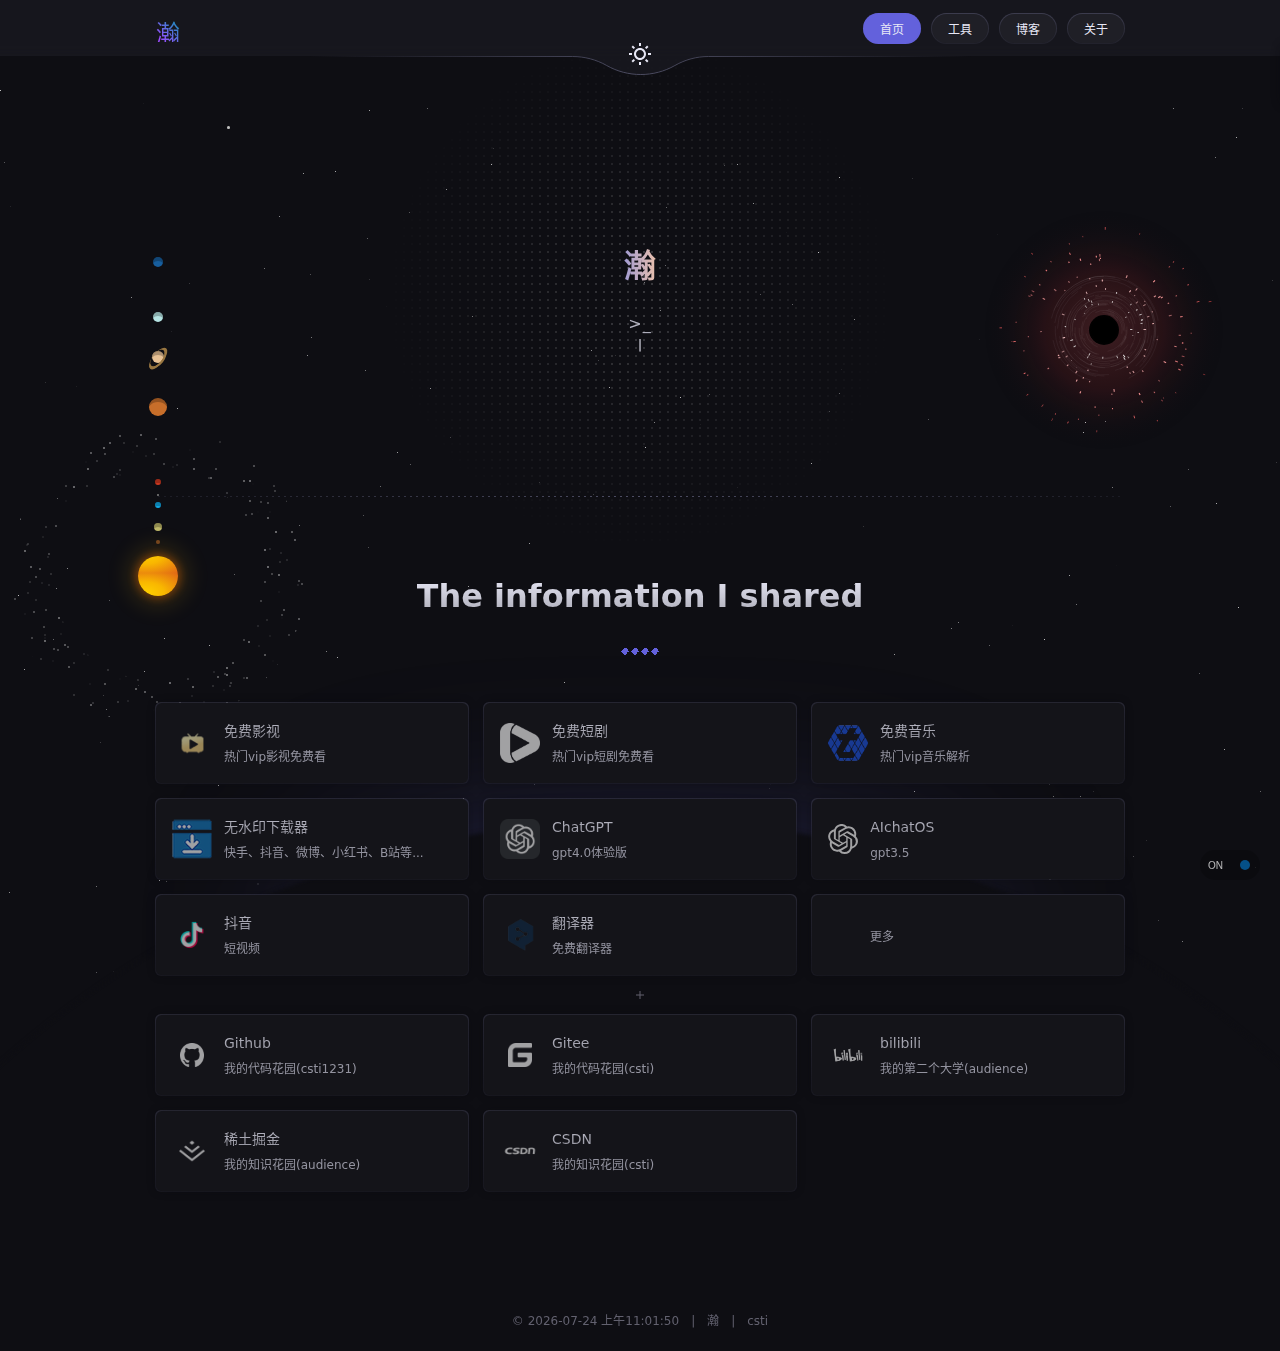
==== commit 3fba347f: "sex" ====
--- a/index.html
+++ b/index.html
@@ -19,7 +19,7 @@
     <canvas class="fireworks"></canvas>
     <div class="head">
         <div class="main">
-            <a href="./index.html" class="logo" style="font-size: 24px;color: white;">瀚</a>
+            <a href="./index.html" class="logo logo-gradient" style="font-size: 24px;">瀚</a>
             <div class="menu">
                 <li class="magical btn nav" onclick="window.location.href='./index.html'">首页</li>
                 <li class="magical btn" onclick="window.location.href='./tools.html'">工具</li>
--- a/css/style.min.css
+++ b/css/style.min.css
@@ -163,7 +163,7 @@
 }
 
 .head .logo {
-    height: 20px
+    height: 28px;
 }
 
 .head #menu-expand {
@@ -495,7 +495,8 @@
     background: var(--bg);
     background-clip: text;
     -webkit-background-clip: text;
-    -webkit-text-fill-color: transparent
+    -webkit-text-fill-color: transparent;
+    font-family: KaiTi;
 }
 
 .index .hello .title .title-name:hover::after {
@@ -1542,4 +1543,32 @@
 .tooltip:hover .tooltip-box {
     visibility: visible;
     opacity: 1
+}
+
+.logo-gradient {
+  background: linear-gradient(45deg, 
+    #FF3CAC, /* 霓虹粉 */
+    #784BA0, /* 深紫 */
+    #9B4BFF, /* 亮紫 */
+    #2B86C5, /* 亮蓝 */
+    #FFFFFF, /* 纯白 */
+    #00FFA3  /* 荧光绿 */
+  );
+  background-size: 300% 300%;
+  -webkit-background-clip: text;
+  background-clip: text;
+  color: transparent !important;
+  animation: gradient-animation 4s ease infinite;
+}
+
+@keyframes gradient-animation {
+  0% {
+    background-position: 0% 50%;
+  }
+  50% {
+    background-position: 100% 50%;
+  }
+  100% {
+    background-position: 0% 50%;
+  }
 }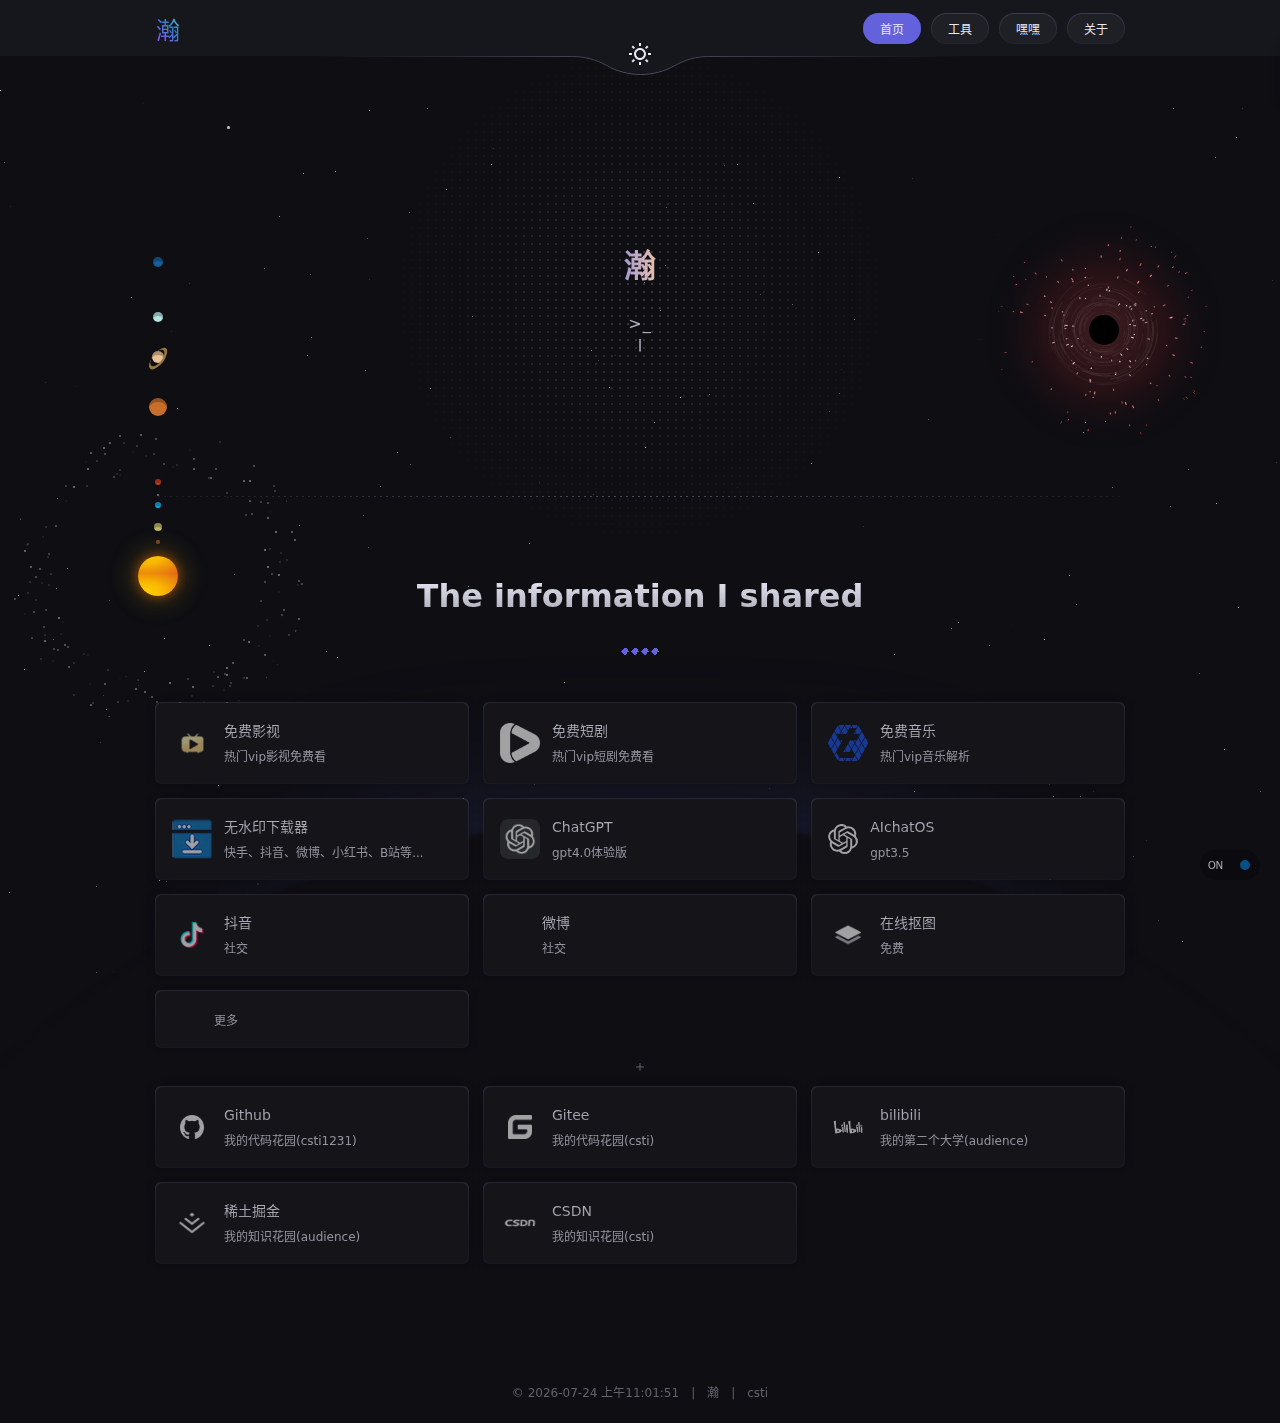
==== commit 1fdcc61b: "1gx" ====
--- a/index.html
+++ b/index.html
@@ -23,7 +23,7 @@
             <div class="menu">
                 <li class="magical btn nav" onclick="window.location.href='./index.html'">首页</li>
                 <li class="magical btn" onclick="window.location.href='./tools.html'">工具</li>
-                <li class="magical btn" onclick="window.location.href='./blog.html'">博客</li>
+                <li class="magical btn" onclick="window.location.href='./blog.html'">嘿嘿</li>
                 <li class="magical btn" onclick="window.location.href='./about.html'">关于</li>
             </div>
             <div class="menu" id="menu-expand">
@@ -33,7 +33,7 @@
                 <div class="menu-panel-content">
                     <li class="magical btn nav" onclick="window.location.href='./index.html'">首页</li>
                     <li class="magical btn" onclick="window.location.href='./tools.html'">工具</li>
-                    <li class="magical btn" onclick="window.location.href='./blog.html'">博客</li>
+                    <li class="magical btn" onclick="window.location.href='./blog.html'">嘿嘿</li>
                     <li class="magical btn" onclick="window.location.href='./about.html'">关于</li>
                 </div>
             </div>
@@ -201,10 +201,10 @@
                 desc: "gpt3.5"
             },
             {
-                href: "https://www.douyin.com/user/self",
+                href: "https://v.douyin.com/iDVgHUxP/ 8@7.com :9pm",
                 image: "./assets/index/douyin.png",
                 title: "抖音",
-                desc: "短视频"
+                desc: "社交"
             },
             // {
             //     href: "https://www.kuaishou.com/profile/3x8pkb7d387se24",
@@ -212,11 +212,18 @@
             //     title: "快手",
             //     desc: "短视频"
             // },
-            {
-                href: "https://www.deepl.com/zh/translator",
-                image: "./assets/index/deepl.png",
-                title: "翻译器",
-                desc: "免费翻译器"
+            ,
+            {
+                href: "https://weibo.com/u/7655232544",
+                image: "./assets/index/weibo.png",
+                title: "微博",
+                desc: "社交"
+            },
+            {
+                href: "https://www.remove.bg/zh/",
+                image: "./assets/index/kt.png",
+                title: "在线抠图",
+                desc: "免费"
             },
             {
                 href: "./tools.html",
--- a/css/style.min.css
+++ b/css/style.min.css
@@ -3,10 +3,13 @@
 }
 
 @media screen and (max-width: 768px) {
-    .about-info {
+    .about .about-info {
+        gap: 0 !important;
         flex-direction: column
     }
-
+.tooltip .tooltip-box{
+    right: -50px !important;
+}
     .list-00,
     .list-01 {
         grid-template-columns: 1fr 1fr !important
@@ -163,7 +166,7 @@
 }
 
 .head .logo {
-    height: 28px;
+    /* height: 28px; */
 }
 
 .head #menu-expand {
@@ -583,7 +586,7 @@
     --mw: 1350px;
     flex-direction: column;
     padding-top: 80px;
-    width: 100%;    
+    width: 100%;
     max-width: var(--mw)
 }
 
@@ -1176,7 +1179,7 @@
 
 .about .about-info {
     display: flex;
-    gap: 72px
+    gap: 650px
 }
 
 .about .about-info-title {
@@ -1546,29 +1549,37 @@
 }
 
 .logo-gradient {
-  background: linear-gradient(45deg, 
-    #FF3CAC, /* 霓虹粉 */
-    #784BA0, /* 深紫 */
-    #9B4BFF, /* 亮紫 */
-    #2B86C5, /* 亮蓝 */
-    #FFFFFF, /* 纯白 */
-    #00FFA3  /* 荧光绿 */
-  );
-  background-size: 300% 300%;
-  -webkit-background-clip: text;
-  background-clip: text;
-  color: transparent !important;
-  animation: gradient-animation 4s ease infinite;
+    background: linear-gradient(45deg,
+            #FF3CAC,
+            /* 霓虹粉 */
+            #784BA0,
+            /* 深紫 */
+            #9B4BFF,
+            /* 亮紫 */
+            #2B86C5,
+            /* 亮蓝 */
+            #FFFFFF,
+            /* 纯白 */
+            #00FFA3
+            /* 荧光绿 */
+        );
+    background-size: 300% 300%;
+    -webkit-background-clip: text;
+    background-clip: text;
+    color: transparent !important;
+    animation: gradient-animation 4s ease infinite;
 }
 
 @keyframes gradient-animation {
-  0% {
-    background-position: 0% 50%;
-  }
-  50% {
-    background-position: 100% 50%;
-  }
-  100% {
-    background-position: 0% 50%;
-  }
+    0% {
+        background-position: 0% 50%;
+    }
+
+    50% {
+        background-position: 100% 50%;
+    }
+
+    100% {
+        background-position: 0% 50%;
+    }
 }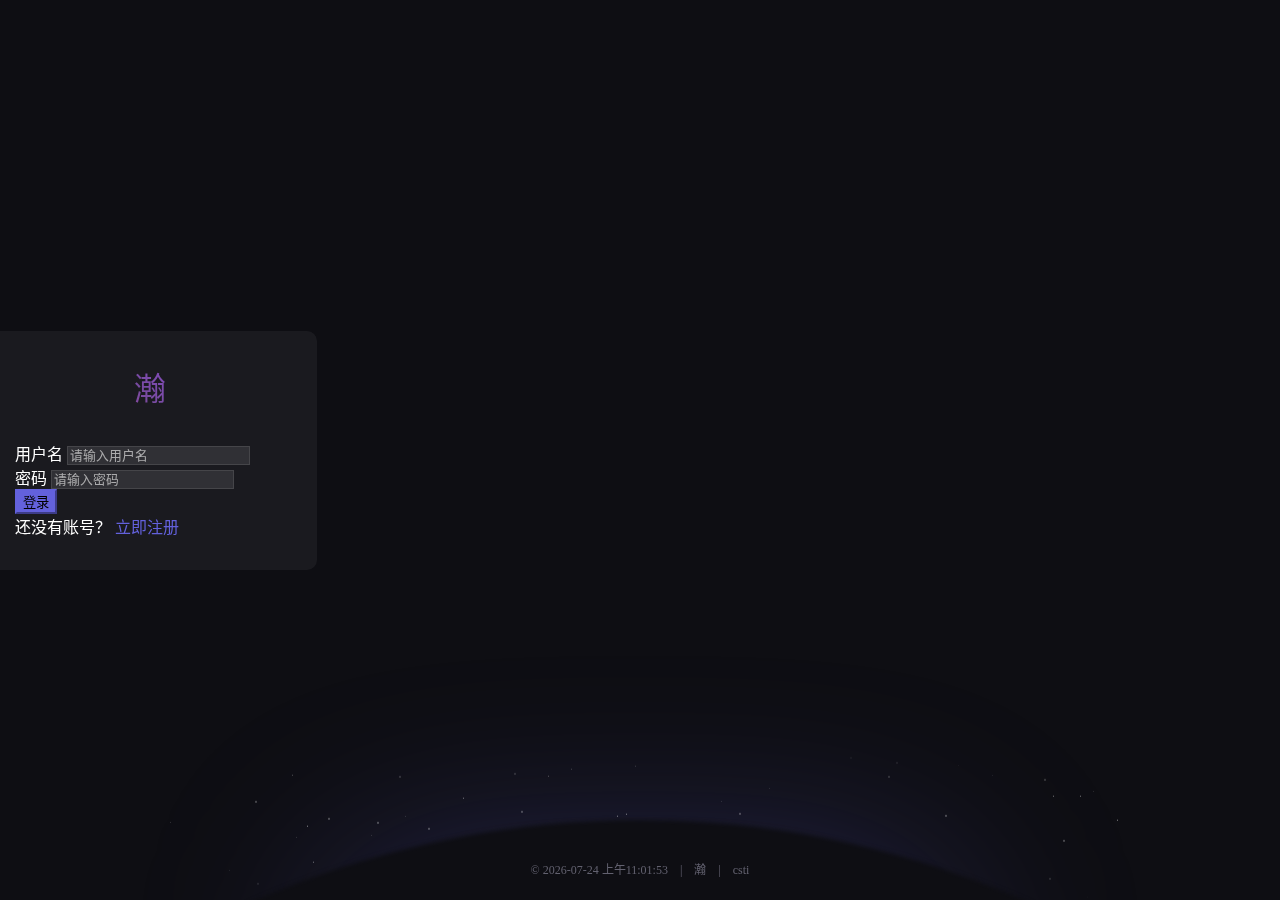
==== commit 45ada918: "33" ====
--- a/index.html
+++ b/index.html
@@ -6,13 +6,22 @@
     <meta name="viewport" content="width=device-width, initial-scale=1.0">
     <title>瀚</title>
     <link rel="stylesheet" href="./css/style.min.css">
-
+    <link rel="stylesheet" href="./css/layer.css">
     <link href="./css/motion.css" rel="stylesheet" type="text/css" />
     <link rel="shortcut icon" href="./assets/public/favicon.gif" />
     <script src="./js/typed.umd.js"></script>
     <script src="./js/layer.js"></script>
     <script src="./js/jquery.min.js" type="text/javascript" charset="utf-8"></script>
     <script src="./js/quanju.js"></script>
+    <script>
+        // 检查是否已登录
+        window.addEventListener('load', function () {
+            const currentUser = localStorage.getItem('currentUser');
+            if (!currentUser) {
+                window.location.href = 'login.html';
+            }
+        });
+    </script>
 </head>
 
 <body>
@@ -25,6 +34,7 @@
                 <li class="magical btn" onclick="window.location.href='./tools.html'">工具</li>
                 <li class="magical btn" onclick="window.location.href='./blog.html'">嘿嘿</li>
                 <li class="magical btn" onclick="window.location.href='./about.html'">关于</li>
+                <li class="magical btn" onclick="logout()">退出登录</li>
             </div>
             <div class="menu" id="menu-expand">
                 <li class="magical btn skin" id="menu-expand-child"><i class="icon menu-icon"></i></li>
@@ -35,6 +45,7 @@
                     <li class="magical btn" onclick="window.location.href='./tools.html'">工具</li>
                     <li class="magical btn" onclick="window.location.href='./blog.html'">嘿嘿</li>
                     <li class="magical btn" onclick="window.location.href='./about.html'">关于</li>
+                    <li class="magical btn" onclick="logout()">退出登录</li>
                 </div>
             </div>
         </div>
@@ -251,7 +262,7 @@
                 href: "https://space.bilibili.com/1975219539?spm_id_from=333.1007.0.0",
                 image: "./assets/index/bilibili.png",
                 title: "bilibili",
-                desc: "我的第二个大学(audience)"
+                desc: "的第二个大学(audience)"
             }
             ,
             {
@@ -425,6 +436,13 @@
         }
     </script>
 
+    <script>
+        function logout() {
+            localStorage.removeItem('currentUser');
+            window.location.href = 'login.html';
+        }
+    </script>
+
 </body>
 
 </html>